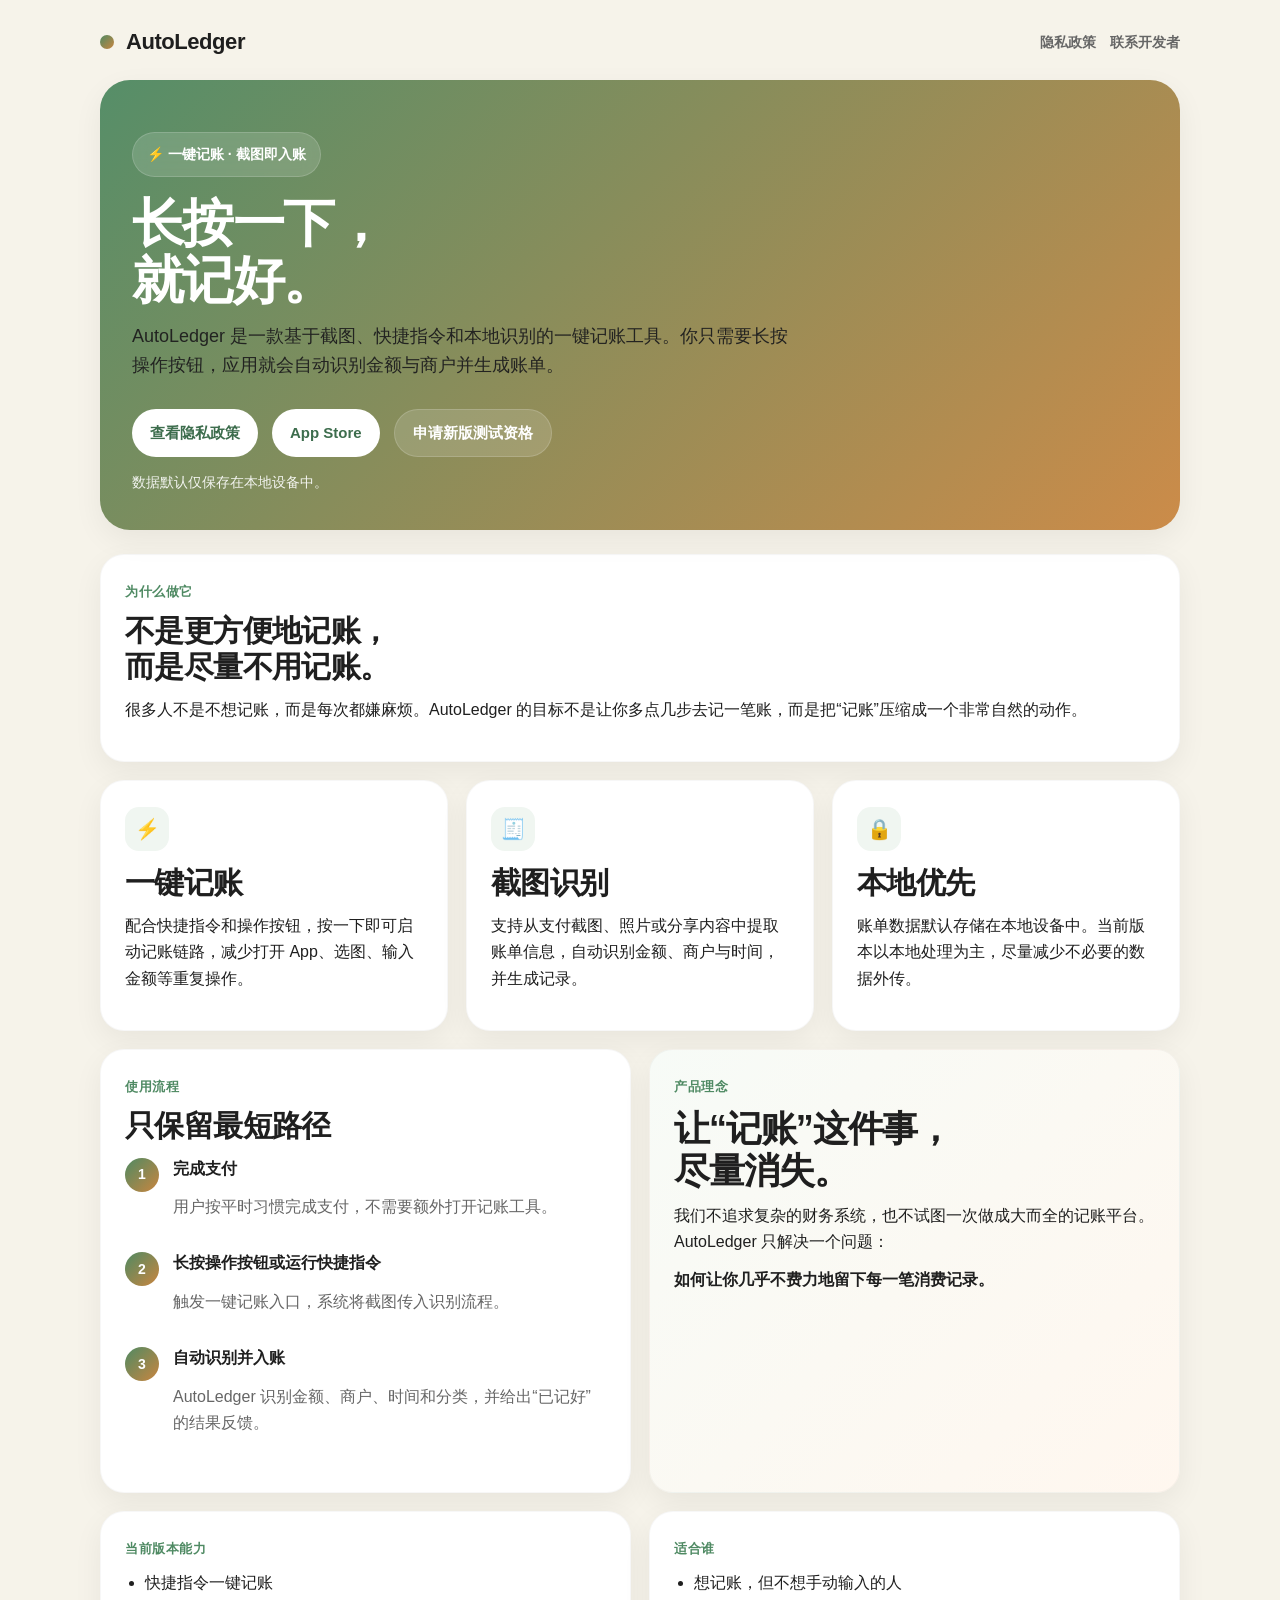
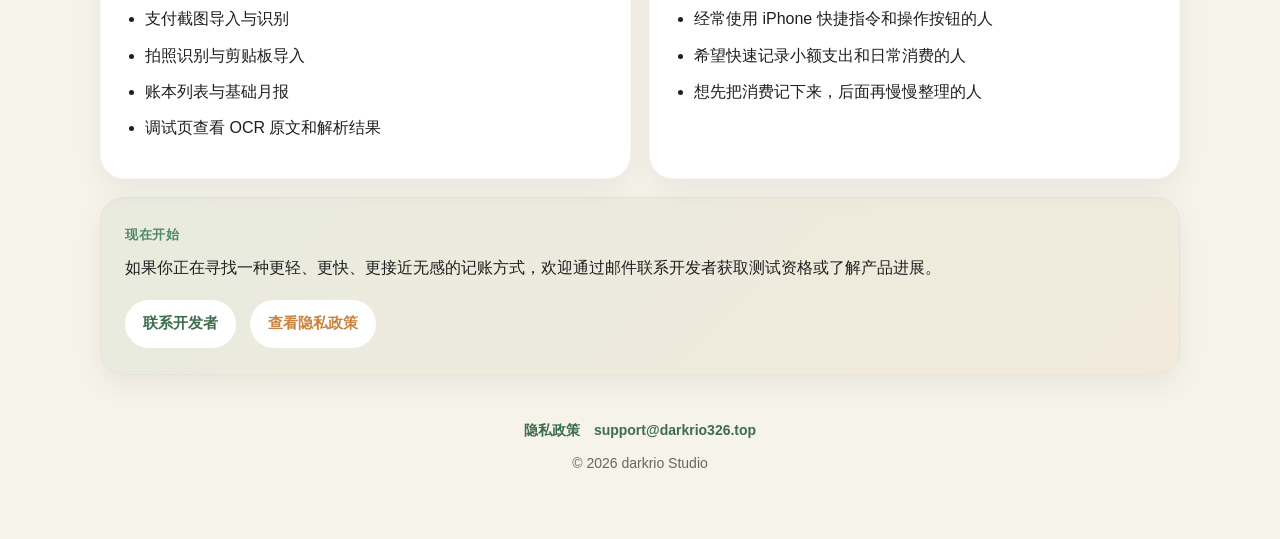
==== public/autoledger/index.html @ 5de65849 "feat(autoledger): 更新 hero 按钮样式与文案，调整 hero-note 描述" ====
<!DOCTYPE html>
<html lang="zh-CN">
<head>
  <meta charset="UTF-8" />
  <meta name="viewport" content="width=device-width, initial-scale=1.0" />
  <title>AutoLedger - 一键记账</title>
  <meta
    name="description"
    content="AutoLedger 是一款基于截图与快捷指令的一键记账工具。按一下，就记好。"
  />
  <meta name="theme-color" content="#4f8a63" />
  <style>
    :root {
      --bg: #f6f3ea;
      --card: #ffffff;
      --text: #1f1f1f;
      --subtext: #666666;
      --line: #e8e2d8;
      --primary: #4f8a63;
      --primary-dark: #3d6d4d;
      --accent: #c9853f;
      --shadow: 0 10px 30px rgba(0, 0, 0, 0.06);
      --radius: 20px;
      --max-width: 1080px;
    }

    * {
      box-sizing: border-box;
    }

    html, body {
      margin: 0;
      padding: 0;
      background: var(--bg);
      color: var(--text);
      font-family: -apple-system, BlinkMacSystemFont, "SF Pro Text", "SF Pro Display",
        "PingFang SC", "Hiragino Sans GB", "Microsoft YaHei", sans-serif;
      line-height: 1.65;
    }

    a {
      color: inherit;
      text-decoration: none;
    }

    .wrap {
      width: 100%;
      padding: 24px 18px 64px;
    }

    .container {
      max-width: var(--max-width);
      margin: 0 auto;
    }

    .nav {
      display: flex;
      justify-content: space-between;
      align-items: center;
      gap: 16px;
      margin-bottom: 20px;
    }

    .brand {
      display: flex;
      align-items: center;
      gap: 12px;
      font-weight: 800;
      font-size: 22px;
      letter-spacing: -0.02em;
    }

    .brand-mark {
      width: 14px;
      height: 14px;
      border-radius: 999px;
      background: linear-gradient(135deg, var(--primary), var(--accent));
      display: inline-block;
    }

    .nav-links {
      display: flex;
      align-items: center;
      gap: 14px;
      flex-wrap: wrap;
    }

    .nav-links a {
      color: var(--subtext);
      font-size: 14px;
      font-weight: 600;
    }

    .hero {
      background: linear-gradient(135deg, rgba(79, 138, 99, 0.96), rgba(201, 133, 63, 0.94));
      color: #fff;
      border-radius: 30px;
      padding: 52px 32px 36px;
      box-shadow: var(--shadow);
      overflow: hidden;
      position: relative;
    }

    .hero-inner {
      max-width: 720px;
      position: relative;
      z-index: 2;
    }

    .badge {
      display: inline-flex;
      align-items: center;
      gap: 8px;
      padding: 10px 14px;
      border-radius: 999px;
      background: rgba(255, 255, 255, 0.14);
      border: 1px solid rgba(255, 255, 255, 0.16);
      font-size: 14px;
      font-weight: 700;
      margin-bottom: 18px;
      backdrop-filter: blur(8px);
    }

    h1 {
      margin: 0 0 14px;
      font-size: 52px;
      line-height: 1.08;
      letter-spacing: -0.03em;
    }

    .hero-desc {
      margin: 0;
      font-size: 18px;
      opacity: 0.96;
      max-width: 660px;
    }

    .hero-actions {
      display: flex;
      flex-wrap: wrap;
      gap: 14px;
      margin-top: 28px;
    }

    .btn {
      display: inline-flex;
      align-items: center;
      justify-content: center;
      min-height: 48px;
      padding: 0 18px;
      border-radius: 999px;
      font-weight: 700;
      font-size: 15px;
      transition: transform .15s ease, opacity .15s ease;
    }

    .btn:hover {
      transform: translateY(-1px);
      opacity: 0.96;
    }

    .btn-primary {
      background: #fff;
      color: var(--primary-dark);
    }

    .btn-secondary {
      background: rgba(255,255,255,0.14);
      color: #fff;
      border: 1px solid rgba(255,255,255,0.16);
    }

    .hero-note {
      margin-top: 14px;
      font-size: 14px;
      opacity: 0.9;
    }

    .section {
      margin-top: 24px;
    }

    .grid {
      display: grid;
      grid-template-columns: repeat(12, 1fr);
      gap: 18px;
    }

    .card {
      background: var(--card);
      border-radius: 24px;
      box-shadow: var(--shadow);
      border: 1px solid rgba(0, 0, 0, 0.03);
      overflow: hidden;
    }

    .card-body {
      padding: 26px 24px;
    }

    .eyebrow {
      font-size: 13px;
      font-weight: 800;
      letter-spacing: 0.04em;
      text-transform: uppercase;
      color: var(--primary);
      margin-bottom: 10px;
    }

    h2 {
      margin: 0 0 12px;
      font-size: 30px;
      line-height: 1.2;
      letter-spacing: -0.02em;
    }

    p {
      margin: 0 0 12px;
      font-size: 16px;
      color: var(--text);
    }

    .muted {
      color: var(--subtext);
    }

    .hero-card {
      grid-column: span 12;
    }

    .feature {
      grid-column: span 4;
    }

    .feature-icon {
      width: 44px;
      height: 44px;
      border-radius: 14px;
      background: #f0f6f1;
      color: var(--primary);
      display: inline-flex;
      align-items: center;
      justify-content: center;
      font-size: 20px;
      margin-bottom: 14px;
    }

    .flow {
      grid-column: span 6;
    }

    .flow-step {
      display: flex;
      gap: 14px;
      margin-bottom: 18px;
      align-items: flex-start;
    }

    .flow-num {
      width: 34px;
      height: 34px;
      border-radius: 999px;
      flex: 0 0 34px;
      background: linear-gradient(135deg, var(--primary), var(--accent));
      color: #fff;
      display: inline-flex;
      align-items: center;
      justify-content: center;
      font-weight: 800;
      font-size: 14px;
      margin-top: 2px;
    }

    .quote {
      grid-column: span 6;
      background: linear-gradient(135deg, #f7fbf7, #fff7ef);
    }

    .quote-big {
      font-size: 36px;
      line-height: 1.18;
      letter-spacing: -0.03em;
      font-weight: 800;
      margin: 0 0 10px;
    }

    .list {
      margin: 0;
      padding-left: 20px;
    }

    .list li {
      margin-bottom: 10px;
      color: var(--text);
    }

    .cta {
      grid-column: span 12;
      background: linear-gradient(135deg, rgba(79, 138, 99, 0.08), rgba(201, 133, 63, 0.08));
    }

    .footer {
      margin-top: 24px;
      padding: 20px 8px 0;
      text-align: center;
      color: var(--subtext);
      font-size: 14px;
    }

    .footer-links {
      display: flex;
      flex-wrap: wrap;
      justify-content: center;
      gap: 14px;
      margin-bottom: 10px;
    }

    .footer-links a {
      color: var(--primary-dark);
      font-weight: 600;
    }

    @media (max-width: 900px) {
      h1 {
        font-size: 42px;
      }

      .feature,
      .flow,
      .quote {
        grid-column: span 12;
      }
    }

    @media (max-width: 640px) {
      .wrap {
        padding: 16px 14px 40px;
      }

      .nav {
        align-items: flex-start;
        flex-direction: column;
      }

      .hero {
        padding: 34px 20px 26px;
        border-radius: 24px;
      }

      h1 {
        font-size: 34px;
      }

      .hero-desc,
      p,
      .list li {
        font-size: 15px;
      }

      h2 {
        font-size: 25px;
      }

      .quote-big {
        font-size: 28px;
      }

      .card-body {
        padding: 22px 18px;
      }
    }
  </style>
</head>
<body>
  <main class="wrap">
    <div class="container">
      <header class="nav">
        <div class="brand">
          <span class="brand-mark"></span>
          <span>AutoLedger</span>
        </div>
        <nav class="nav-links">
          <a href="/autoledger/privacy/">隐私政策</a>
          <a href="mailto:support@darkrio326.top">联系开发者</a>
        </nav>
      </header>

      <section class="hero">
        <div class="hero-inner">
          <div class="badge">⚡ 一键记账 · 截图即入账</div>
          <h1>长按一下，<br>就记好。</h1>
          <p class="hero-desc">
            AutoLedger 是一款基于截图、快捷指令和本地识别的一键记账工具。你只需要长按操作按钮，应用就会自动识别金额与商户并生成账单。
          </p>
          <div class="hero-actions">
            <a class="btn btn-primary" href="/autoledger/privacy/">查看隐私政策</a>
            <a class="btn btn-primary" href="#" target="_blank" rel="noopener noreferrer">App Store</a>
            <a class="btn btn-secondary" href="https://testflight.apple.com/join/T3Wu6ngk" target="_blank" rel="noopener noreferrer">申请新版测试资格</a>
          </div>
          <div class="hero-note">
            数据默认仅保存在本地设备中。
          </div>
        </div>
      </section>

      <section class="section grid">
        <article class="card hero-card">
          <div class="card-body">
            <div class="eyebrow">为什么做它</div>
            <h2>不是更方便地记账，<br>而是尽量不用记账。</h2>
            <p>
              很多人不是不想记账，而是每次都嫌麻烦。AutoLedger 的目标不是让你多点几步去记一笔账，而是把“记账”压缩成一个非常自然的动作。
            </p>
          </div>
        </article>

        <article class="card feature">
          <div class="card-body">
            <div class="feature-icon">⚡</div>
            <h2>一键记账</h2>
            <p>
              配合快捷指令和操作按钮，按一下即可启动记账链路，减少打开 App、选图、输入金额等重复操作。
            </p>
          </div>
        </article>

        <article class="card feature">
          <div class="card-body">
            <div class="feature-icon">🧾</div>
            <h2>截图识别</h2>
            <p>
              支持从支付截图、照片或分享内容中提取账单信息，自动识别金额、商户与时间，并生成记录。
            </p>
          </div>
        </article>

        <article class="card feature">
          <div class="card-body">
            <div class="feature-icon">🔒</div>
            <h2>本地优先</h2>
            <p>
              账单数据默认存储在本地设备中。当前版本以本地处理为主，尽量减少不必要的数据外传。
            </p>
          </div>
        </article>

        <article class="card flow">
          <div class="card-body">
            <div class="eyebrow">使用流程</div>
            <h2>只保留最短路径</h2>

            <div class="flow-step">
              <div class="flow-num">1</div>
              <div>
                <p><strong>完成支付</strong></p>
                <p class="muted">用户按平时习惯完成支付，不需要额外打开记账工具。</p>
              </div>
            </div>

            <div class="flow-step">
              <div class="flow-num">2</div>
              <div>
                <p><strong>长按操作按钮或运行快捷指令</strong></p>
                <p class="muted">触发一键记账入口，系统将截图传入识别流程。</p>
              </div>
            </div>

            <div class="flow-step">
              <div class="flow-num">3</div>
              <div>
                <p><strong>自动识别并入账</strong></p>
                <p class="muted">AutoLedger 识别金额、商户、时间和分类，并给出“已记好”的结果反馈。</p>
              </div>
            </div>
          </div>
        </article>

        <article class="card quote">
          <div class="card-body">
            <div class="eyebrow">产品理念</div>
            <p class="quote-big">让“记账”这件事，<br>尽量消失。</p>
            <p>
              我们不追求复杂的财务系统，也不试图一次做成大而全的记账平台。AutoLedger 只解决一个问题：
            </p>
            <p><strong>如何让你几乎不费力地留下每一笔消费记录。</strong></p>
          </div>
        </article>

        <article class="card feature" style="grid-column: span 6;">
          <div class="card-body">
            <div class="eyebrow">当前版本能力</div>
            <ul class="list">
              <li>快捷指令一键记账</li>
              <li>支付截图导入与识别</li>
              <li>拍照识别与剪贴板导入</li>
              <li>账本列表与基础月报</li>
              <li>调试页查看 OCR 原文和解析结果</li>
            </ul>
          </div>
        </article>

        <article class="card feature" style="grid-column: span 6;">
          <div class="card-body">
            <div class="eyebrow">适合谁</div>
            <ul class="list">
              <li>想记账，但不想手动输入的人</li>
              <li>经常使用 iPhone 快捷指令和操作按钮的人</li>
              <li>希望快速记录小额支出和日常消费的人</li>
              <li>想先把消费记下来，后面再慢慢整理的人</li>
            </ul>
          </div>
        </article>

        <article class="card cta">
          <div class="card-body">
            <div class="eyebrow">现在开始</div>
            <p>
              如果你正在寻找一种更轻、更快、更接近无感的记账方式，欢迎通过邮件联系开发者获取测试资格或了解产品进展。
            </p>
            <div class="hero-actions" style="margin-top: 18px;">
              <a class="btn btn-primary" href="mailto:support@darkrio326.top">联系开发者</a>
              <a class="btn" style="background:#fff; color:var(--accent);" href="/autoledger/privacy/">查看隐私政策</a>
            </div>
          </div>
        </article>
      </section>

      <footer class="footer">
        <div class="footer-links">
          <a href="/autoledger/privacy/">隐私政策</a>
          <a href="mailto:support@darkrio326.top">support@darkrio326.top</a>
        </div>
        <div>© 2026 darkrio Studio</div>
      </footer>
    </div>
  </main>
</body>
</html>
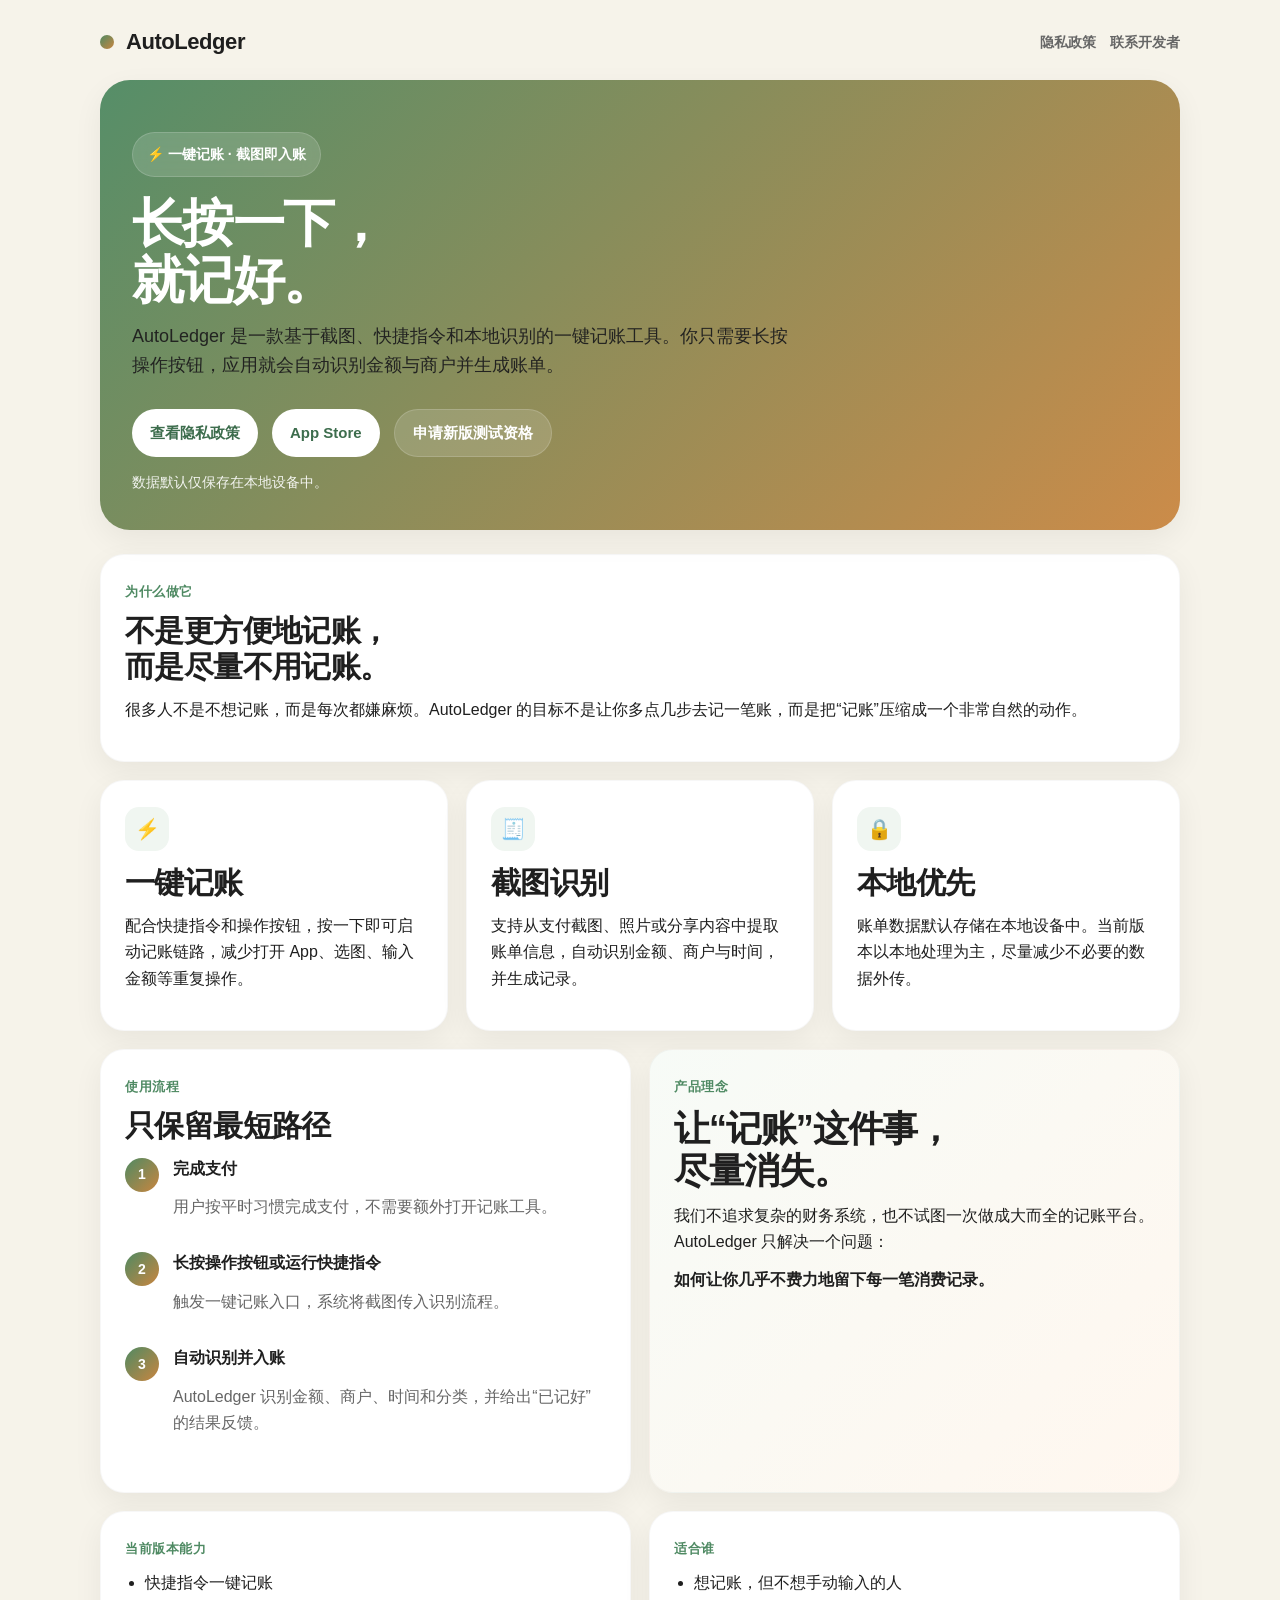
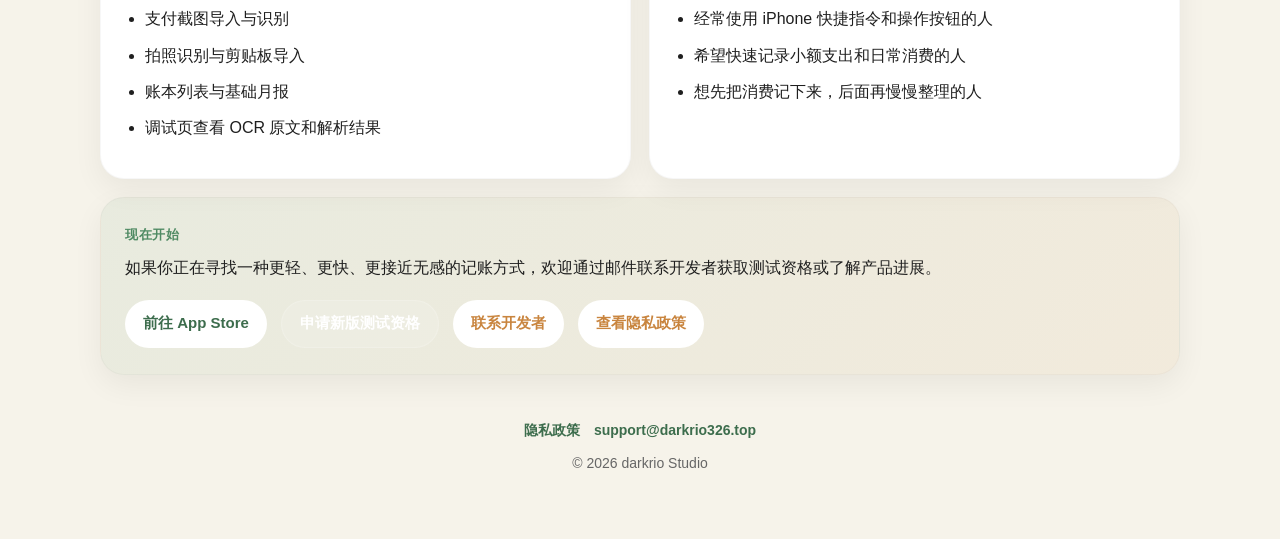
==== commit 75eaeed6: "feat: refresh app home links" ====
--- a/public/autoledger/index.html
+++ b/public/autoledger/index.html
@@ -394,7 +394,7 @@
           </p>
           <div class="hero-actions">
             <a class="btn btn-primary" href="/autoledger/privacy/">查看隐私政策</a>
-            <a class="btn btn-primary" href="#" target="_blank" rel="noopener noreferrer">App Store</a>
+            <a class="btn btn-primary" href="https://apps.apple.com/us/app/autoledger-%E4%B8%80%E9%94%AE%E8%AE%B0%E8%B4%A6/id6761892533?l=zh-Hans-CN" target="_blank" rel="noopener noreferrer">App Store</a>
             <a class="btn btn-secondary" href="https://testflight.apple.com/join/T3Wu6ngk" target="_blank" rel="noopener noreferrer">申请新版测试资格</a>
           </div>
           <div class="hero-note">
@@ -518,7 +518,9 @@
               如果你正在寻找一种更轻、更快、更接近无感的记账方式，欢迎通过邮件联系开发者获取测试资格或了解产品进展。
             </p>
             <div class="hero-actions" style="margin-top: 18px;">
-              <a class="btn btn-primary" href="mailto:support@darkrio326.top">联系开发者</a>
+              <a class="btn btn-primary" href="https://apps.apple.com/us/app/autoledger-%E4%B8%80%E9%94%AE%E8%AE%B0%E8%B4%A6/id6761892533?l=zh-Hans-CN" target="_blank" rel="noopener noreferrer">前往 App Store</a>
+              <a class="btn btn-secondary" href="https://testflight.apple.com/join/T3Wu6ngk" target="_blank" rel="noopener noreferrer">申请新版测试资格</a>
+              <a class="btn" style="background:#fff; color:var(--accent);" href="mailto:support@darkrio326.top">联系开发者</a>
               <a class="btn" style="background:#fff; color:var(--accent);" href="/autoledger/privacy/">查看隐私政策</a>
             </div>
           </div>
@@ -535,4 +537,4 @@
     </div>
   </main>
 </body>
-</html>+</html>
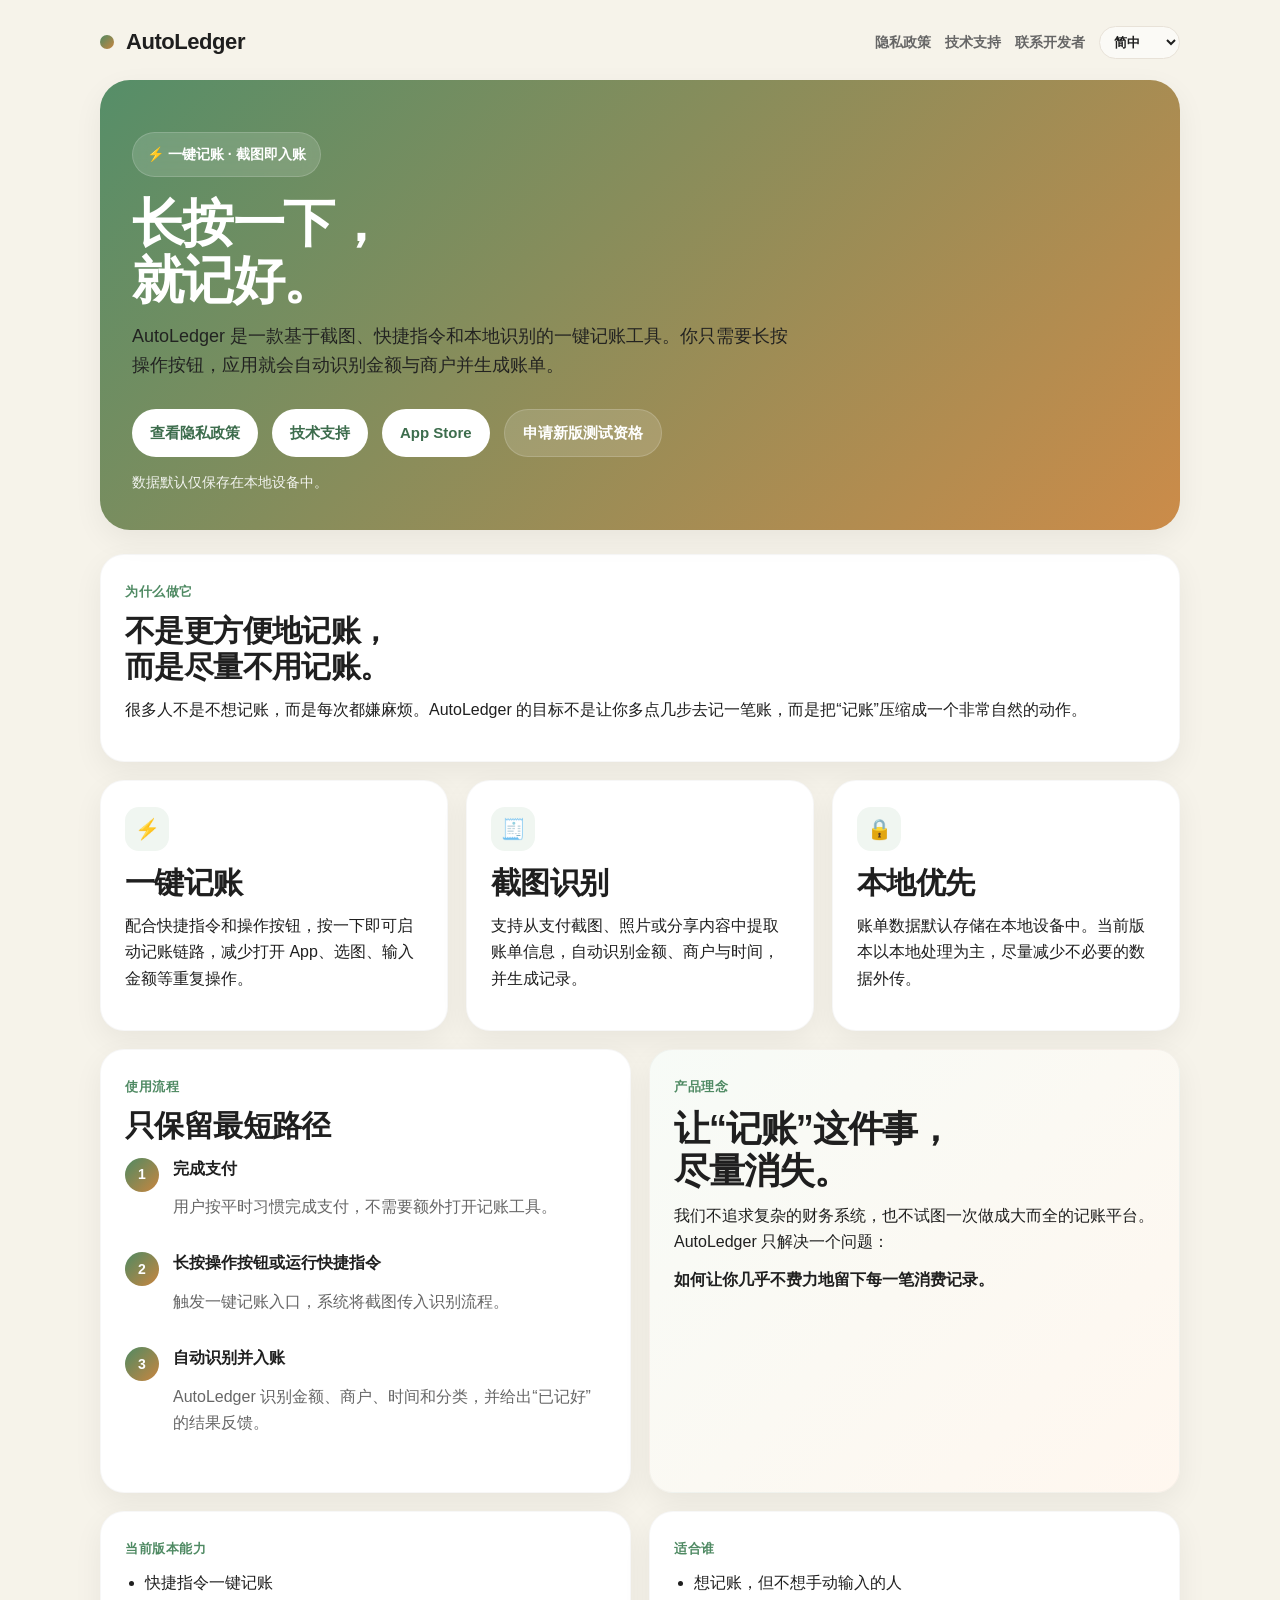
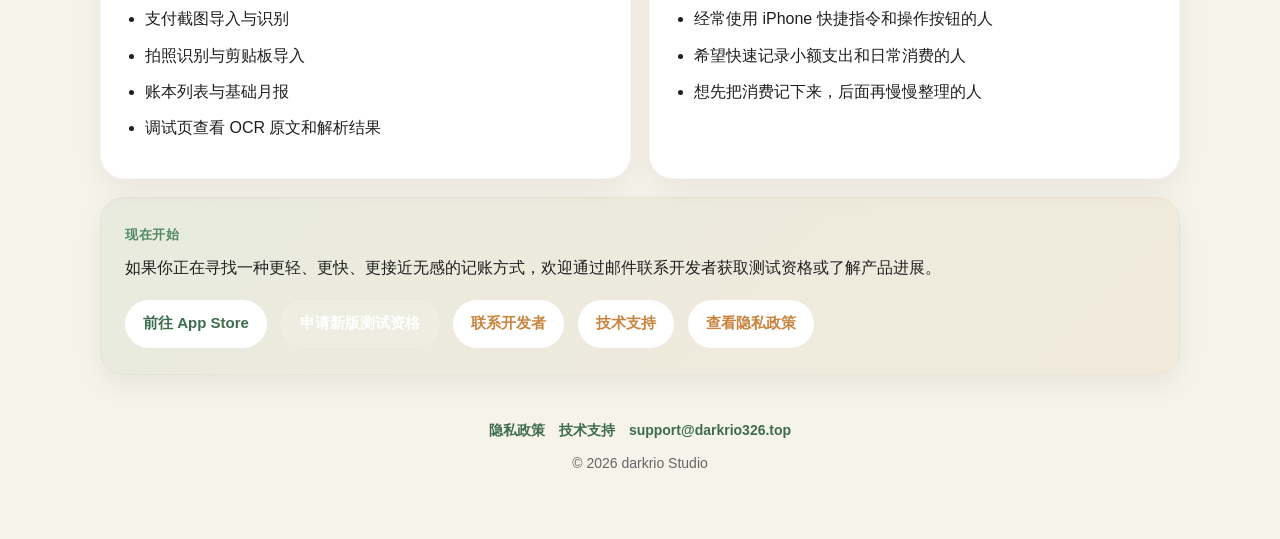
==== commit eea85650: "feat: add AutoLedger support link and i18n" ====
--- a/public/autoledger/index.html
+++ b/public/autoledger/index.html
@@ -1,5 +1,5 @@
 <!DOCTYPE html>
-<html lang="zh-CN">
+<html lang="zh-Hans">
 <head>
   <meta charset="UTF-8" />
   <meta name="viewport" content="width=device-width, initial-scale=1.0" />
@@ -8,6 +8,8 @@
     name="description"
     content="AutoLedger 是一款基于截图与快捷指令的一键记账工具。按一下，就记好。"
   />
+  <link rel="canonical" href="https://getautoledger.app/" />
+  <meta property="og:url" content="https://getautoledger.app/" />
   <meta name="theme-color" content="#4f8a63" />
   <style>
     :root {
@@ -91,6 +93,17 @@
       font-weight: 600;
     }
 
+    .locale-switch {
+      border: 1px solid var(--line);
+      border-radius: 999px;
+      background: rgba(255, 255, 255, 0.58);
+      color: var(--text);
+      padding: 7px 10px;
+      font: inherit;
+      font-size: 13px;
+      font-weight: 700;
+    }
+
     .hero {
       background: linear-gradient(135deg, rgba(79, 138, 99, 0.96), rgba(201, 133, 63, 0.94));
       color: #fff;
@@ -380,24 +393,32 @@
           <span>AutoLedger</span>
         </div>
         <nav class="nav-links">
-          <a href="/autoledger/privacy/">隐私政策</a>
-          <a href="mailto:support@darkrio326.top">联系开发者</a>
+          <a href="/privacy/" data-i18n="nav.privacy">隐私政策</a>
+          <a href="/support" data-i18n="nav.support">技术支持</a>
+          <a href="mailto:support@darkrio326.top" data-i18n="nav.contact">联系开发者</a>
+          <select class="locale-switch" data-locale-select aria-label="Language">
+            <option value="zh-Hans">简中</option>
+            <option value="zh-Hant">繁中</option>
+            <option value="en">EN</option>
+            <option value="ja">日本語</option>
+          </select>
         </nav>
       </header>
 
       <section class="hero">
         <div class="hero-inner">
-          <div class="badge">⚡ 一键记账 · 截图即入账</div>
-          <h1>长按一下，<br>就记好。</h1>
-          <p class="hero-desc">
+          <div class="badge" data-i18n="home.badge">⚡ 一键记账 · 截图即入账</div>
+          <h1 data-i18n-html="home.heroTitle">长按一下，<br>就记好。</h1>
+          <p class="hero-desc" data-i18n="home.heroDesc">
             AutoLedger 是一款基于截图、快捷指令和本地识别的一键记账工具。你只需要长按操作按钮，应用就会自动识别金额与商户并生成账单。
           </p>
           <div class="hero-actions">
-            <a class="btn btn-primary" href="/autoledger/privacy/">查看隐私政策</a>
-            <a class="btn btn-primary" href="https://apps.apple.com/us/app/autoledger-%E4%B8%80%E9%94%AE%E8%AE%B0%E8%B4%A6/id6761892533?l=zh-Hans-CN" target="_blank" rel="noopener noreferrer">App Store</a>
-            <a class="btn btn-secondary" href="https://testflight.apple.com/join/T3Wu6ngk" target="_blank" rel="noopener noreferrer">申请新版测试资格</a>
-          </div>
-          <div class="hero-note">
+            <a class="btn btn-primary" href="/privacy/" data-i18n="action.privacy">查看隐私政策</a>
+            <a class="btn btn-primary" href="/support" data-i18n="action.support">技术支持</a>
+            <a class="btn btn-primary" href="https://apps.apple.com/us/app/autoledger-%E4%B8%80%E9%94%AE%E8%AE%B0%E8%B4%A6/id6761892533?l=zh-Hans-CN" target="_blank" rel="noopener noreferrer" data-i18n="action.appStore">App Store</a>
+            <a class="btn btn-secondary" href="https://testflight.apple.com/join/T3Wu6ngk" target="_blank" rel="noopener noreferrer" data-i18n="action.testFlight">申请新版测试资格</a>
+          </div>
+          <div class="hero-note" data-i18n="home.heroNote">
             数据默认仅保存在本地设备中。
           </div>
         </div>
@@ -406,9 +427,9 @@
       <section class="section grid">
         <article class="card hero-card">
           <div class="card-body">
-            <div class="eyebrow">为什么做它</div>
-            <h2>不是更方便地记账，<br>而是尽量不用记账。</h2>
-            <p>
+            <div class="eyebrow" data-i18n="home.whyEyebrow">为什么做它</div>
+            <h2 data-i18n-html="home.whyTitle">不是更方便地记账，<br>而是尽量不用记账。</h2>
+            <p data-i18n="home.whyBody">
               很多人不是不想记账，而是每次都嫌麻烦。AutoLedger 的目标不是让你多点几步去记一笔账，而是把“记账”压缩成一个非常自然的动作。
             </p>
           </div>
@@ -417,8 +438,8 @@
         <article class="card feature">
           <div class="card-body">
             <div class="feature-icon">⚡</div>
-            <h2>一键记账</h2>
-            <p>
+            <h2 data-i18n="home.quickTitle">一键记账</h2>
+            <p data-i18n="home.quickBody">
               配合快捷指令和操作按钮，按一下即可启动记账链路，减少打开 App、选图、输入金额等重复操作。
             </p>
           </div>
@@ -427,8 +448,8 @@
         <article class="card feature">
           <div class="card-body">
             <div class="feature-icon">🧾</div>
-            <h2>截图识别</h2>
-            <p>
+            <h2 data-i18n="home.ocrTitle">截图识别</h2>
+            <p data-i18n="home.ocrBody">
               支持从支付截图、照片或分享内容中提取账单信息，自动识别金额、商户与时间，并生成记录。
             </p>
           </div>
@@ -437,8 +458,8 @@
         <article class="card feature">
           <div class="card-body">
             <div class="feature-icon">🔒</div>
-            <h2>本地优先</h2>
-            <p>
+            <h2 data-i18n="home.localTitle">本地优先</h2>
+            <p data-i18n="home.localBody">
               账单数据默认存储在本地设备中。当前版本以本地处理为主，尽量减少不必要的数据外传。
             </p>
           </div>
@@ -446,30 +467,30 @@
 
         <article class="card flow">
           <div class="card-body">
-            <div class="eyebrow">使用流程</div>
-            <h2>只保留最短路径</h2>
+            <div class="eyebrow" data-i18n="home.flowEyebrow">使用流程</div>
+            <h2 data-i18n="home.flowTitle">只保留最短路径</h2>
 
             <div class="flow-step">
               <div class="flow-num">1</div>
               <div>
-                <p><strong>完成支付</strong></p>
-                <p class="muted">用户按平时习惯完成支付，不需要额外打开记账工具。</p>
+                <p><strong data-i18n="home.step1Title">完成支付</strong></p>
+                <p class="muted" data-i18n="home.step1Body">用户按平时习惯完成支付，不需要额外打开记账工具。</p>
               </div>
             </div>
 
             <div class="flow-step">
               <div class="flow-num">2</div>
               <div>
-                <p><strong>长按操作按钮或运行快捷指令</strong></p>
-                <p class="muted">触发一键记账入口，系统将截图传入识别流程。</p>
+                <p><strong data-i18n="home.step2Title">长按操作按钮或运行快捷指令</strong></p>
+                <p class="muted" data-i18n="home.step2Body">触发一键记账入口，系统将截图传入识别流程。</p>
               </div>
             </div>
 
             <div class="flow-step">
               <div class="flow-num">3</div>
               <div>
-                <p><strong>自动识别并入账</strong></p>
-                <p class="muted">AutoLedger 识别金额、商户、时间和分类，并给出“已记好”的结果反馈。</p>
+                <p><strong data-i18n="home.step3Title">自动识别并入账</strong></p>
+                <p class="muted" data-i18n="home.step3Body">AutoLedger 识别金额、商户、时间和分类，并给出“已记好”的结果反馈。</p>
               </div>
             </div>
           </div>
@@ -477,51 +498,52 @@
 
         <article class="card quote">
           <div class="card-body">
-            <div class="eyebrow">产品理念</div>
-            <p class="quote-big">让“记账”这件事，<br>尽量消失。</p>
-            <p>
+            <div class="eyebrow" data-i18n="home.philosophyEyebrow">产品理念</div>
+            <p class="quote-big" data-i18n-html="home.quote">让“记账”这件事，<br>尽量消失。</p>
+            <p data-i18n="home.philosophyBody">
               我们不追求复杂的财务系统，也不试图一次做成大而全的记账平台。AutoLedger 只解决一个问题：
             </p>
-            <p><strong>如何让你几乎不费力地留下每一笔消费记录。</strong></p>
+            <p><strong data-i18n="home.philosophyStrong">如何让你几乎不费力地留下每一笔消费记录。</strong></p>
           </div>
         </article>
 
         <article class="card feature" style="grid-column: span 6;">
           <div class="card-body">
-            <div class="eyebrow">当前版本能力</div>
+            <div class="eyebrow" data-i18n="home.capabilitiesEyebrow">当前版本能力</div>
             <ul class="list">
-              <li>快捷指令一键记账</li>
-              <li>支付截图导入与识别</li>
-              <li>拍照识别与剪贴板导入</li>
-              <li>账本列表与基础月报</li>
-              <li>调试页查看 OCR 原文和解析结果</li>
+              <li data-i18n="home.capability1">快捷指令一键记账</li>
+              <li data-i18n="home.capability2">支付截图导入与识别</li>
+              <li data-i18n="home.capability3">拍照识别与剪贴板导入</li>
+              <li data-i18n="home.capability4">账本列表与基础月报</li>
+              <li data-i18n="home.capability5">调试页查看 OCR 原文和解析结果</li>
             </ul>
           </div>
         </article>
 
         <article class="card feature" style="grid-column: span 6;">
           <div class="card-body">
-            <div class="eyebrow">适合谁</div>
+            <div class="eyebrow" data-i18n="home.audienceEyebrow">适合谁</div>
             <ul class="list">
-              <li>想记账，但不想手动输入的人</li>
-              <li>经常使用 iPhone 快捷指令和操作按钮的人</li>
-              <li>希望快速记录小额支出和日常消费的人</li>
-              <li>想先把消费记下来，后面再慢慢整理的人</li>
+              <li data-i18n="home.audience1">想记账，但不想手动输入的人</li>
+              <li data-i18n="home.audience2">经常使用 iPhone 快捷指令和操作按钮的人</li>
+              <li data-i18n="home.audience3">希望快速记录小额支出和日常消费的人</li>
+              <li data-i18n="home.audience4">想先把消费记下来，后面再慢慢整理的人</li>
             </ul>
           </div>
         </article>
 
         <article class="card cta">
           <div class="card-body">
-            <div class="eyebrow">现在开始</div>
-            <p>
+            <div class="eyebrow" data-i18n="home.ctaEyebrow">现在开始</div>
+            <p data-i18n="home.ctaBody">
               如果你正在寻找一种更轻、更快、更接近无感的记账方式，欢迎通过邮件联系开发者获取测试资格或了解产品进展。
             </p>
             <div class="hero-actions" style="margin-top: 18px;">
-              <a class="btn btn-primary" href="https://apps.apple.com/us/app/autoledger-%E4%B8%80%E9%94%AE%E8%AE%B0%E8%B4%A6/id6761892533?l=zh-Hans-CN" target="_blank" rel="noopener noreferrer">前往 App Store</a>
-              <a class="btn btn-secondary" href="https://testflight.apple.com/join/T3Wu6ngk" target="_blank" rel="noopener noreferrer">申请新版测试资格</a>
-              <a class="btn" style="background:#fff; color:var(--accent);" href="mailto:support@darkrio326.top">联系开发者</a>
-              <a class="btn" style="background:#fff; color:var(--accent);" href="/autoledger/privacy/">查看隐私政策</a>
+              <a class="btn btn-primary" href="https://apps.apple.com/us/app/autoledger-%E4%B8%80%E9%94%AE%E8%AE%B0%E8%B4%A6/id6761892533?l=zh-Hans-CN" target="_blank" rel="noopener noreferrer" data-i18n="action.goAppStore">前往 App Store</a>
+              <a class="btn btn-secondary" href="https://testflight.apple.com/join/T3Wu6ngk" target="_blank" rel="noopener noreferrer" data-i18n="action.testFlight">申请新版测试资格</a>
+              <a class="btn" style="background:#fff; color:var(--accent);" href="mailto:support@darkrio326.top" data-i18n="nav.contact">联系开发者</a>
+              <a class="btn" style="background:#fff; color:var(--accent);" href="/support" data-i18n="action.support">技术支持</a>
+              <a class="btn" style="background:#fff; color:var(--accent);" href="/privacy/" data-i18n="action.privacy">查看隐私政策</a>
             </div>
           </div>
         </article>
@@ -529,12 +551,15 @@
 
       <footer class="footer">
         <div class="footer-links">
-          <a href="/autoledger/privacy/">隐私政策</a>
+          <a href="/privacy/" data-i18n="nav.privacy">隐私政策</a>
+          <a href="/support" data-i18n="nav.support">技术支持</a>
           <a href="mailto:support@darkrio326.top">support@darkrio326.top</a>
         </div>
         <div>© 2026 darkrio Studio</div>
       </footer>
     </div>
   </main>
+  <script src="/i18n.js"></script>
+  <script>window.AutoLedgerI18n.init("home")</script>
 </body>
 </html>
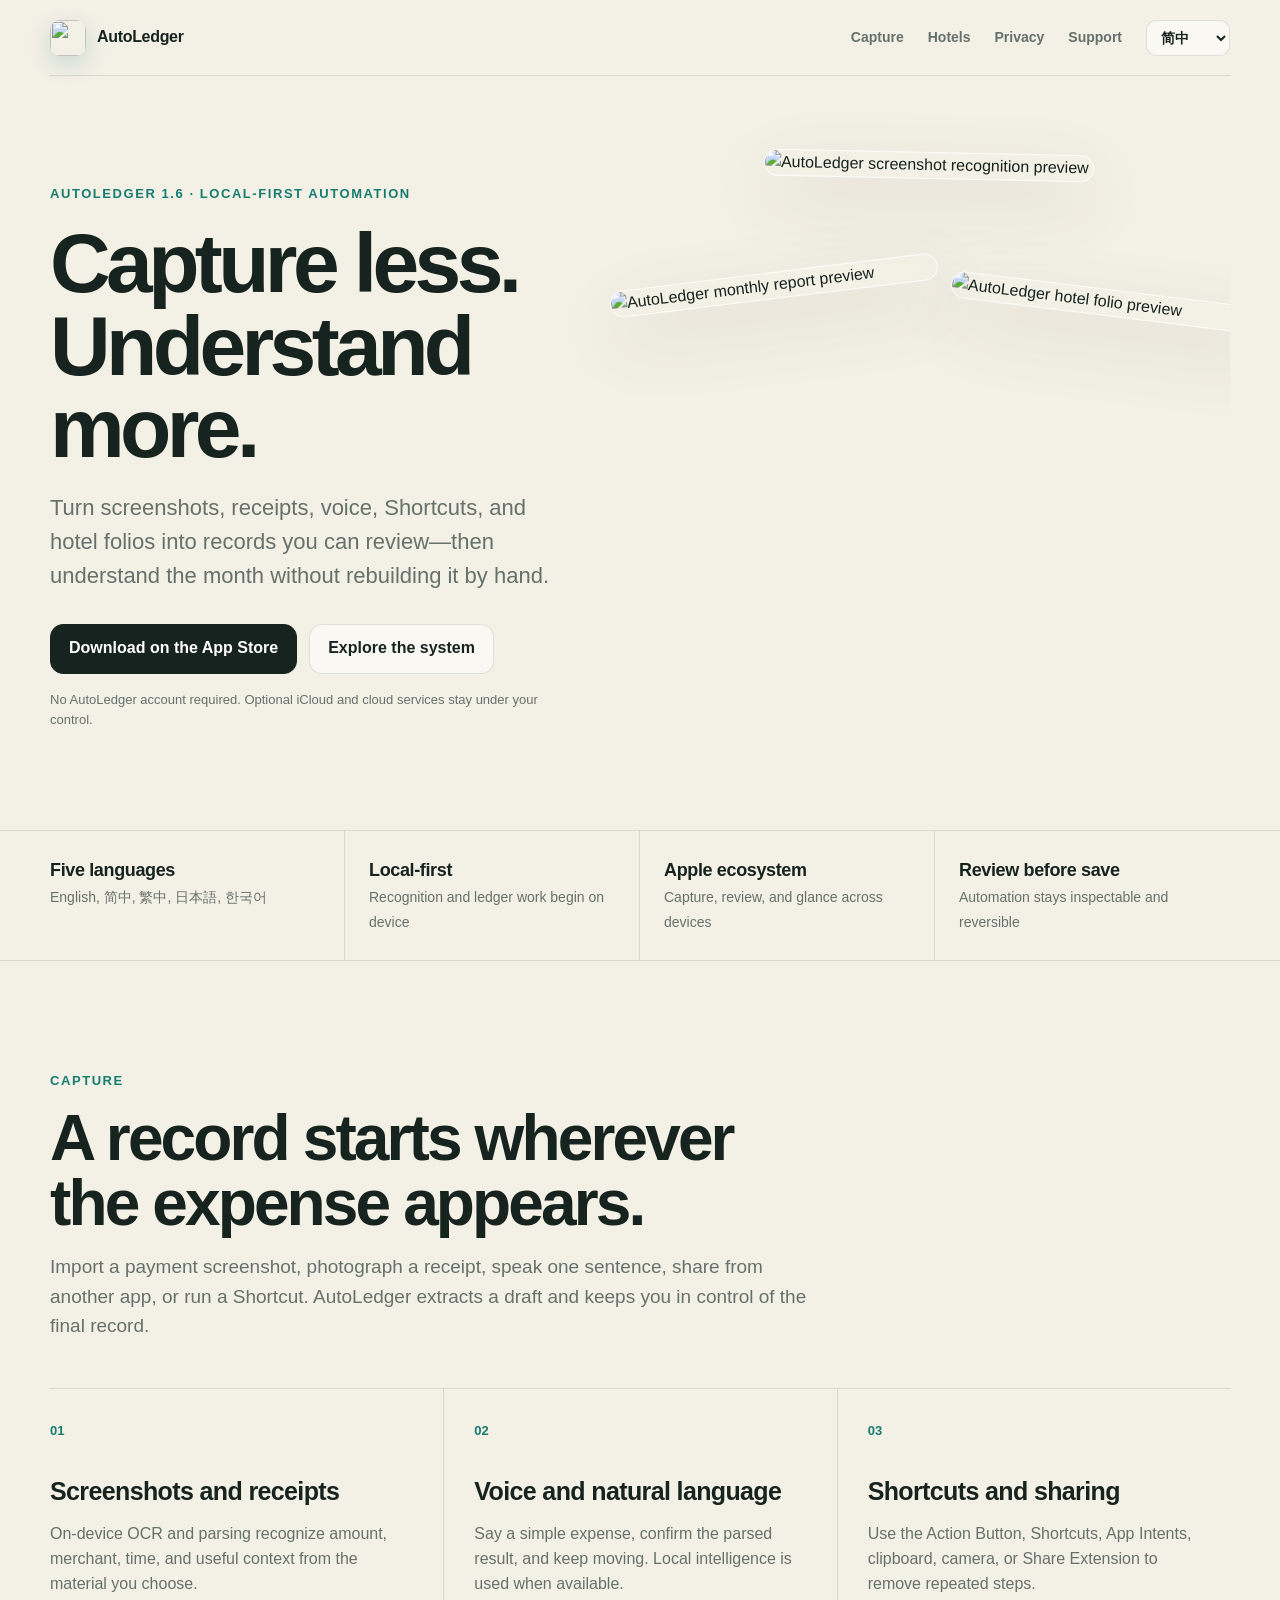
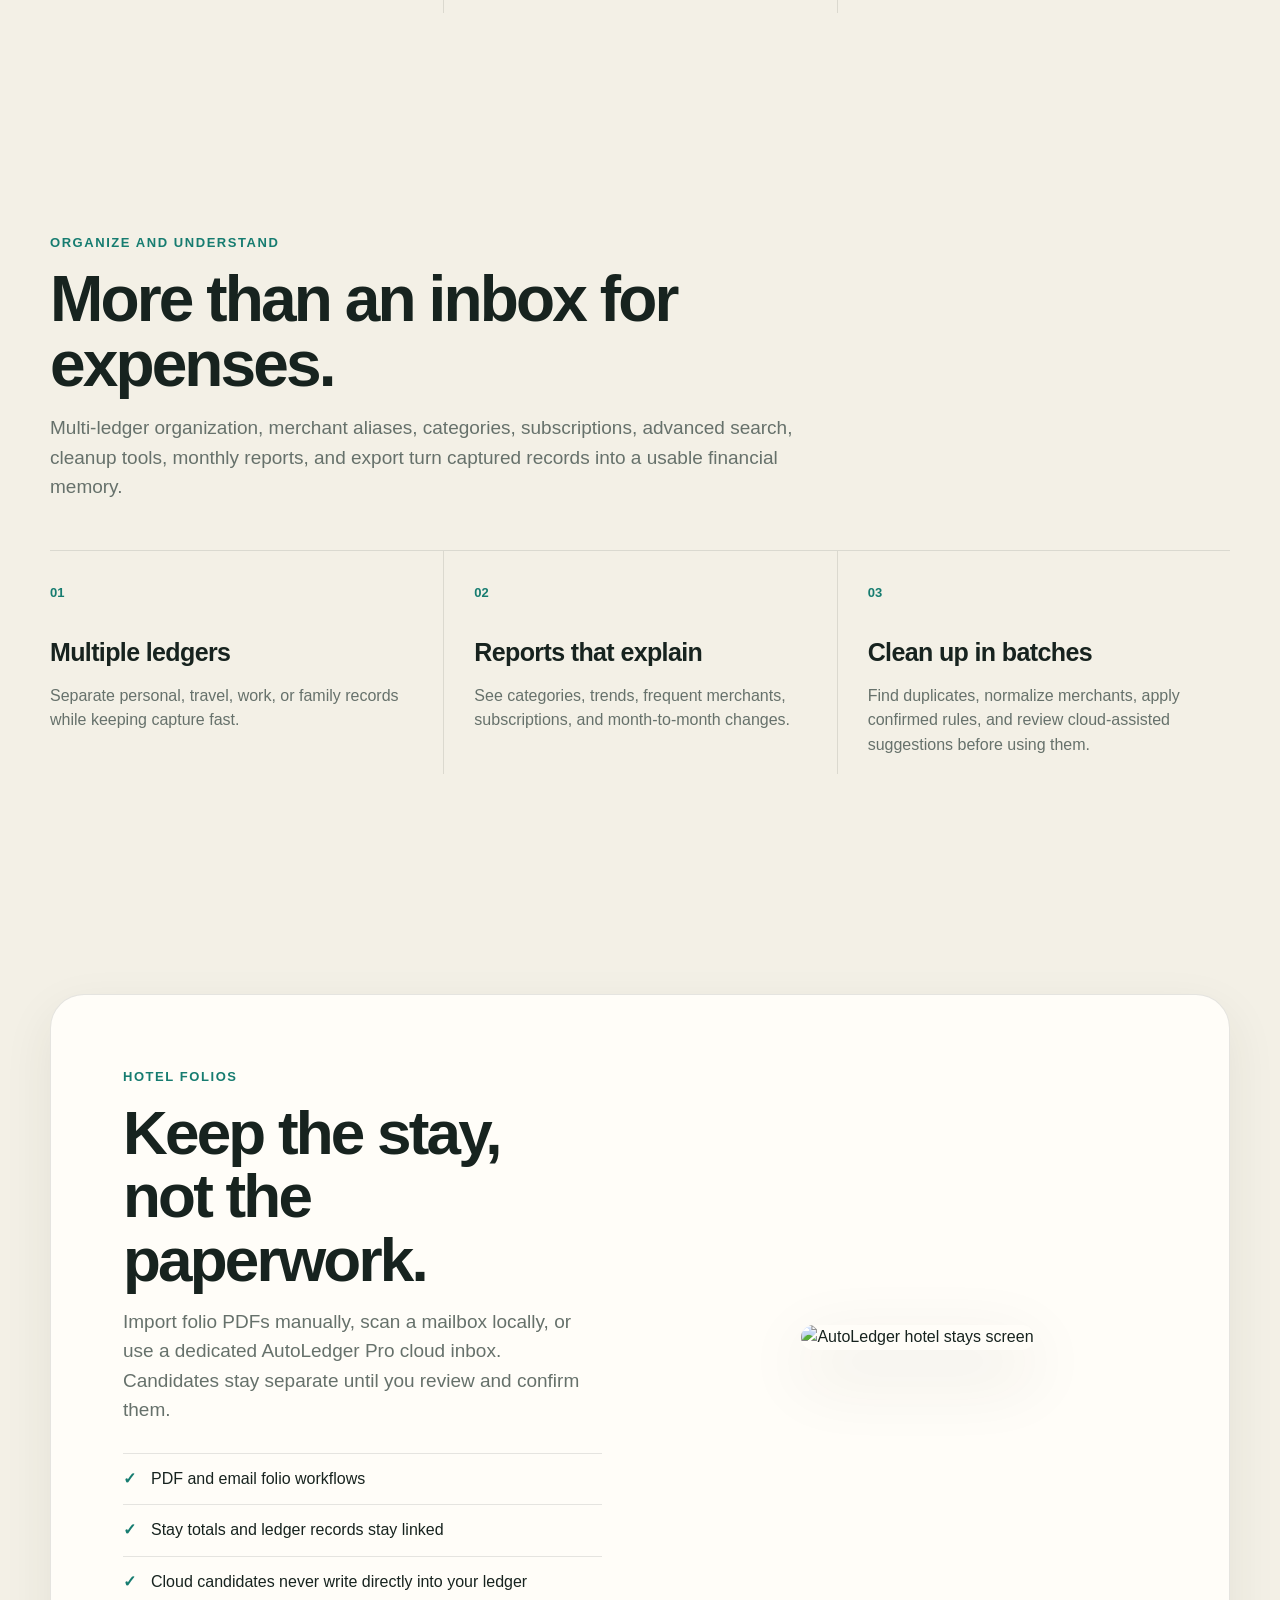
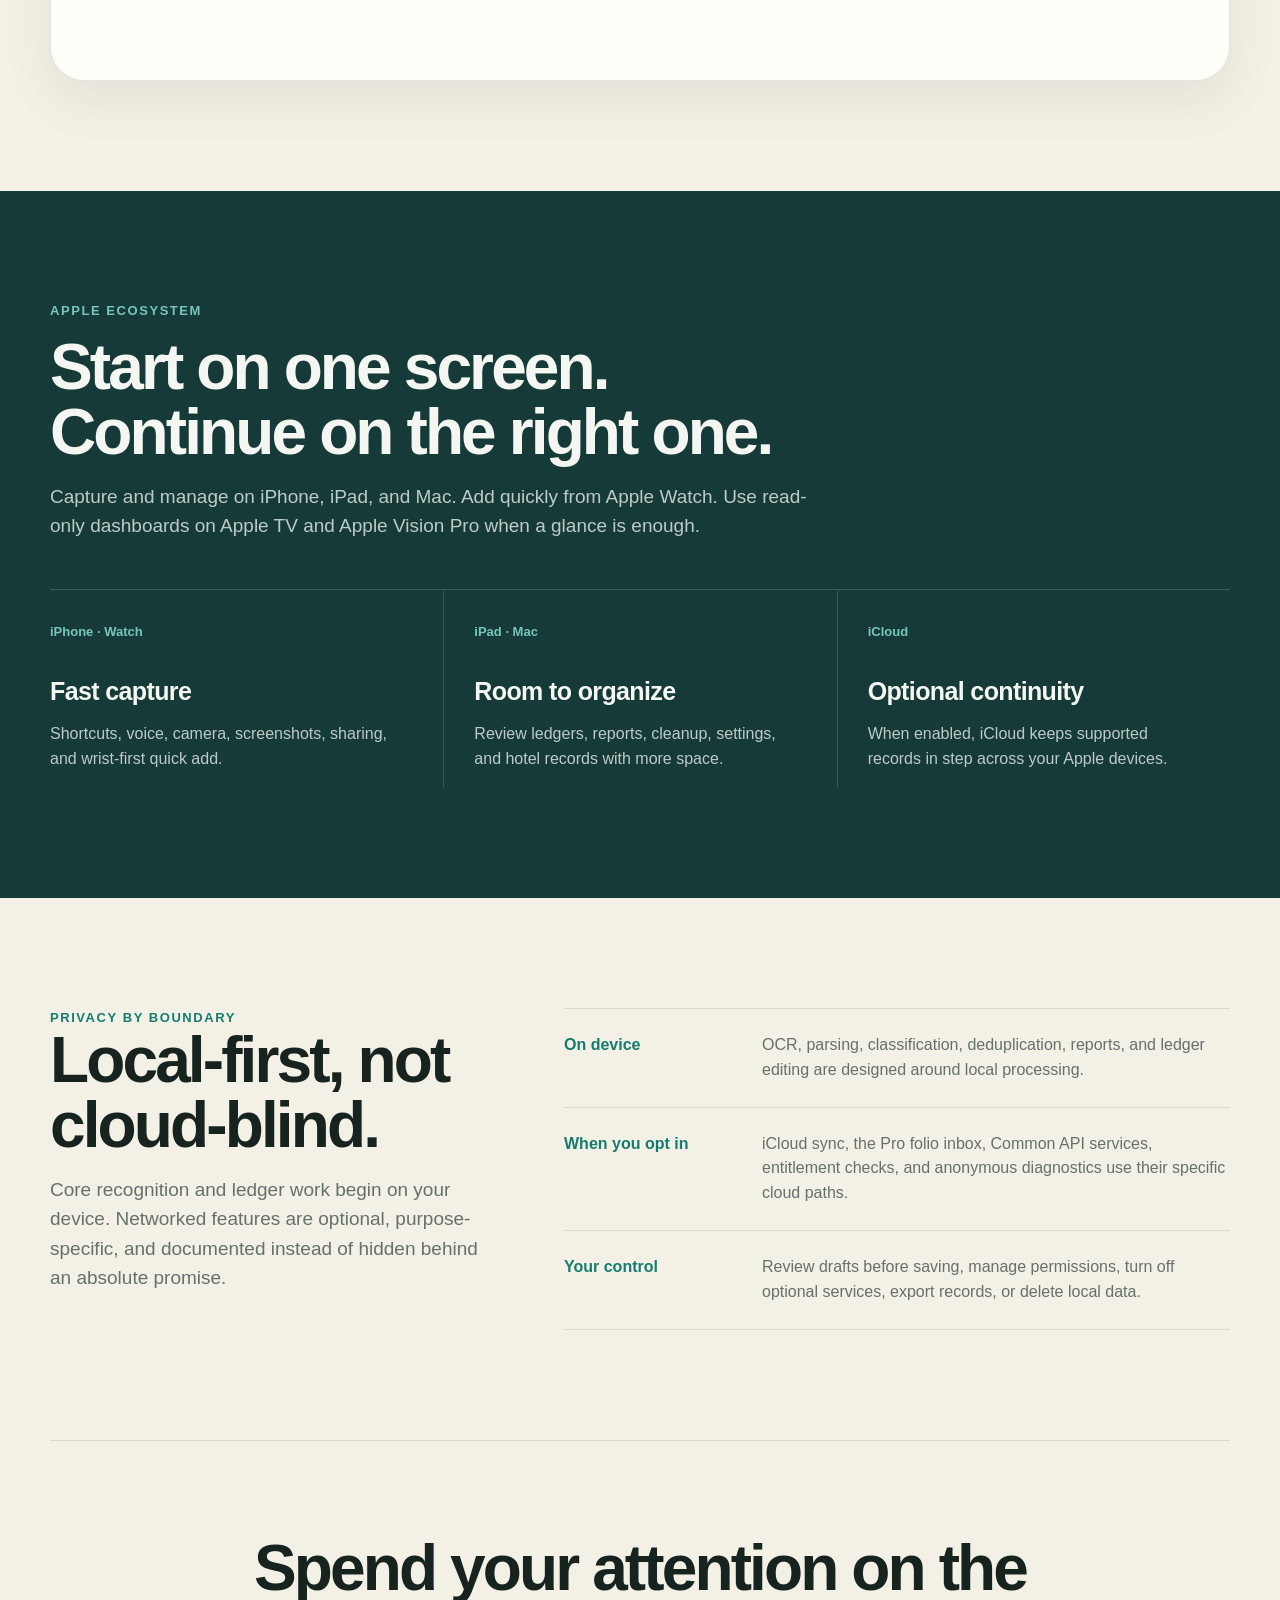
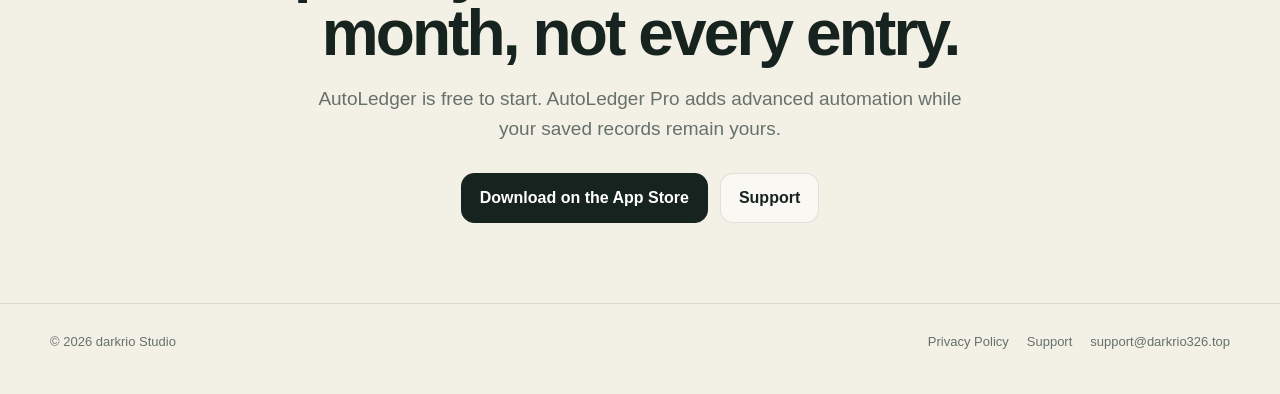
==== commit 45e7ac76: "feat: refresh AutoLedger marketing site" ====
--- a/public/autoledger/index.html
+++ b/public/autoledger/index.html
@@ -1,565 +1,297 @@
-<!DOCTYPE html>
-<html lang="zh-Hans">
+<!doctype html>
+<html lang="en">
 <head>
-  <meta charset="UTF-8" />
-  <meta name="viewport" content="width=device-width, initial-scale=1.0" />
-  <title>AutoLedger - 一键记账</title>
-  <meta
-    name="description"
-    content="AutoLedger 是一款基于截图与快捷指令的一键记账工具。按一下，就记好。"
-  />
+  <meta charset="utf-8" />
+  <meta name="viewport" content="width=device-width, initial-scale=1" />
+  <title>AutoLedger — Capture less. Understand more.</title>
+  <meta name="description" content="A local-first personal ledger for Apple devices, with screenshot recognition, voice capture, iCloud sync, reports, and hotel folio workflows." />
   <link rel="canonical" href="https://getautoledger.app/" />
+  <link rel="icon" type="image/png" href="/assets/autoledger-icon.png" />
+  <meta name="theme-color" content="#f3f0e6" />
+  <meta property="og:type" content="website" />
+  <meta property="og:site_name" content="AutoLedger" />
+  <meta property="og:title" content="AutoLedger — Capture less. Understand more." />
+  <meta property="og:description" content="A local-first personal ledger for Apple devices." />
   <meta property="og:url" content="https://getautoledger.app/" />
-  <meta name="theme-color" content="#4f8a63" />
+  <meta property="og:image" content="https://getautoledger.app/assets/autoledger-og.jpg" />
+  <meta property="og:image:width" content="1200" />
+  <meta property="og:image:height" content="630" />
+  <meta name="twitter:card" content="summary_large_image" />
   <style>
     :root {
-      --bg: #f6f3ea;
-      --card: #ffffff;
-      --text: #1f1f1f;
-      --subtext: #666666;
-      --line: #e8e2d8;
-      --primary: #4f8a63;
-      --primary-dark: #3d6d4d;
-      --accent: #c9853f;
-      --shadow: 0 10px 30px rgba(0, 0, 0, 0.06);
-      --radius: 20px;
-      --max-width: 1080px;
-    }
-
-    * {
-      box-sizing: border-box;
-    }
-
-    html, body {
+      --paper: #f3f0e6;
+      --paper-strong: #ebe6d8;
+      --surface: #fffdf8;
+      --surface-dark: #163a38;
+      --ink: #17231f;
+      --muted: #66716b;
+      --line: rgba(23, 35, 31, .11);
+      --teal: #167c70;
+      --teal-soft: #dbeae5;
+      --amber: #bb7a2b;
+      --shadow: 0 24px 70px rgba(56, 50, 35, .12);
+      --max: 1180px;
+    }
+
+    * { box-sizing: border-box; }
+    html { scroll-behavior: smooth; }
+    body {
       margin: 0;
-      padding: 0;
-      background: var(--bg);
-      color: var(--text);
-      font-family: -apple-system, BlinkMacSystemFont, "SF Pro Text", "SF Pro Display",
-        "PingFang SC", "Hiragino Sans GB", "Microsoft YaHei", sans-serif;
-      line-height: 1.65;
-    }
-
-    a {
-      color: inherit;
-      text-decoration: none;
-    }
-
-    .wrap {
-      width: 100%;
-      padding: 24px 18px 64px;
-    }
-
-    .container {
-      max-width: var(--max-width);
-      margin: 0 auto;
-    }
-
-    .nav {
-      display: flex;
-      justify-content: space-between;
-      align-items: center;
-      gap: 16px;
-      margin-bottom: 20px;
-    }
-
-    .brand {
+      color: var(--ink);
+      background: var(--paper);
+      font-family: -apple-system, BlinkMacSystemFont, "SF Pro Display", "SF Pro Text", "PingFang SC", "Hiragino Sans", sans-serif;
+      line-height: 1.55;
+      -webkit-font-smoothing: antialiased;
+    }
+    img { display: block; max-width: 100%; }
+    a { color: inherit; text-decoration: none; }
+    button, select { font: inherit; }
+    .shell { width: min(var(--max), calc(100% - 40px)); margin: 0 auto; }
+    .skip-link { position: absolute; left: -999px; top: 0; }
+    .skip-link:focus { left: 16px; top: 16px; z-index: 20; background: white; padding: 10px 14px; }
+
+    .topbar {
+      min-height: 76px;
       display: flex;
       align-items: center;
-      gap: 12px;
-      font-weight: 800;
-      font-size: 22px;
-      letter-spacing: -0.02em;
-    }
-
-    .brand-mark {
-      width: 14px;
-      height: 14px;
-      border-radius: 999px;
-      background: linear-gradient(135deg, var(--primary), var(--accent));
-      display: inline-block;
-    }
-
-    .nav-links {
-      display: flex;
-      align-items: center;
-      gap: 14px;
-      flex-wrap: wrap;
-    }
-
-    .nav-links a {
-      color: var(--subtext);
-      font-size: 14px;
-      font-weight: 600;
-    }
-
-    .locale-switch {
-      border: 1px solid var(--line);
-      border-radius: 999px;
-      background: rgba(255, 255, 255, 0.58);
-      color: var(--text);
-      padding: 7px 10px;
-      font: inherit;
-      font-size: 13px;
-      font-weight: 700;
-    }
-
-    .hero {
-      background: linear-gradient(135deg, rgba(79, 138, 99, 0.96), rgba(201, 133, 63, 0.94));
-      color: #fff;
-      border-radius: 30px;
-      padding: 52px 32px 36px;
-      box-shadow: var(--shadow);
-      overflow: hidden;
-      position: relative;
-    }
-
-    .hero-inner {
-      max-width: 720px;
-      position: relative;
-      z-index: 2;
-    }
-
-    .badge {
-      display: inline-flex;
-      align-items: center;
-      gap: 8px;
-      padding: 10px 14px;
-      border-radius: 999px;
-      background: rgba(255, 255, 255, 0.14);
-      border: 1px solid rgba(255, 255, 255, 0.16);
-      font-size: 14px;
-      font-weight: 700;
-      margin-bottom: 18px;
-      backdrop-filter: blur(8px);
-    }
-
-    h1 {
-      margin: 0 0 14px;
-      font-size: 52px;
-      line-height: 1.08;
-      letter-spacing: -0.03em;
-    }
-
-    .hero-desc {
-      margin: 0;
-      font-size: 18px;
-      opacity: 0.96;
-      max-width: 660px;
-    }
-
-    .hero-actions {
-      display: flex;
-      flex-wrap: wrap;
-      gap: 14px;
-      margin-top: 28px;
-    }
-
-    .btn {
-      display: inline-flex;
-      align-items: center;
-      justify-content: center;
-      min-height: 48px;
-      padding: 0 18px;
-      border-radius: 999px;
-      font-weight: 700;
-      font-size: 15px;
-      transition: transform .15s ease, opacity .15s ease;
-    }
-
-    .btn:hover {
-      transform: translateY(-1px);
-      opacity: 0.96;
-    }
-
-    .btn-primary {
-      background: #fff;
-      color: var(--primary-dark);
-    }
-
-    .btn-secondary {
-      background: rgba(255,255,255,0.14);
-      color: #fff;
-      border: 1px solid rgba(255,255,255,0.16);
-    }
-
-    .hero-note {
-      margin-top: 14px;
-      font-size: 14px;
-      opacity: 0.9;
-    }
-
-    .section {
-      margin-top: 24px;
-    }
-
-    .grid {
-      display: grid;
-      grid-template-columns: repeat(12, 1fr);
-      gap: 18px;
-    }
-
-    .card {
-      background: var(--card);
-      border-radius: 24px;
-      box-shadow: var(--shadow);
-      border: 1px solid rgba(0, 0, 0, 0.03);
-      overflow: hidden;
-    }
-
-    .card-body {
-      padding: 26px 24px;
-    }
-
-    .eyebrow {
-      font-size: 13px;
-      font-weight: 800;
-      letter-spacing: 0.04em;
-      text-transform: uppercase;
-      color: var(--primary);
-      margin-bottom: 10px;
-    }
-
-    h2 {
-      margin: 0 0 12px;
-      font-size: 30px;
-      line-height: 1.2;
-      letter-spacing: -0.02em;
-    }
-
-    p {
-      margin: 0 0 12px;
-      font-size: 16px;
-      color: var(--text);
-    }
-
-    .muted {
-      color: var(--subtext);
-    }
-
-    .hero-card {
-      grid-column: span 12;
-    }
-
-    .feature {
-      grid-column: span 4;
-    }
-
-    .feature-icon {
-      width: 44px;
-      height: 44px;
-      border-radius: 14px;
-      background: #f0f6f1;
-      color: var(--primary);
-      display: inline-flex;
-      align-items: center;
-      justify-content: center;
-      font-size: 20px;
-      margin-bottom: 14px;
-    }
-
-    .flow {
-      grid-column: span 6;
-    }
-
-    .flow-step {
-      display: flex;
-      gap: 14px;
-      margin-bottom: 18px;
-      align-items: flex-start;
-    }
-
-    .flow-num {
-      width: 34px;
-      height: 34px;
-      border-radius: 999px;
-      flex: 0 0 34px;
-      background: linear-gradient(135deg, var(--primary), var(--accent));
-      color: #fff;
-      display: inline-flex;
-      align-items: center;
-      justify-content: center;
-      font-weight: 800;
-      font-size: 14px;
-      margin-top: 2px;
-    }
-
-    .quote {
-      grid-column: span 6;
-      background: linear-gradient(135deg, #f7fbf7, #fff7ef);
-    }
-
-    .quote-big {
-      font-size: 36px;
-      line-height: 1.18;
-      letter-spacing: -0.03em;
-      font-weight: 800;
-      margin: 0 0 10px;
-    }
-
-    .list {
-      margin: 0;
-      padding-left: 20px;
-    }
-
-    .list li {
-      margin-bottom: 10px;
-      color: var(--text);
-    }
-
-    .cta {
-      grid-column: span 12;
-      background: linear-gradient(135deg, rgba(79, 138, 99, 0.08), rgba(201, 133, 63, 0.08));
-    }
-
-    .footer {
-      margin-top: 24px;
-      padding: 20px 8px 0;
-      text-align: center;
-      color: var(--subtext);
-      font-size: 14px;
-    }
-
-    .footer-links {
-      display: flex;
-      flex-wrap: wrap;
-      justify-content: center;
-      gap: 14px;
-      margin-bottom: 10px;
-    }
-
-    .footer-links a {
-      color: var(--primary-dark);
-      font-weight: 600;
-    }
-
-    @media (max-width: 900px) {
-      h1 {
-        font-size: 42px;
-      }
-
-      .feature,
-      .flow,
-      .quote {
-        grid-column: span 12;
-      }
-    }
-
-    @media (max-width: 640px) {
-      .wrap {
-        padding: 16px 14px 40px;
-      }
-
-      .nav {
-        align-items: flex-start;
-        flex-direction: column;
-      }
-
-      .hero {
-        padding: 34px 20px 26px;
-        border-radius: 24px;
-      }
-
-      h1 {
-        font-size: 34px;
-      }
-
-      .hero-desc,
-      p,
-      .list li {
-        font-size: 15px;
-      }
-
-      h2 {
-        font-size: 25px;
-      }
-
-      .quote-big {
-        font-size: 28px;
-      }
-
-      .card-body {
-        padding: 22px 18px;
-      }
+      justify-content: space-between;
+      gap: 24px;
+      border-bottom: 1px solid var(--line);
+    }
+    .brand { display: inline-flex; align-items: center; gap: 11px; font-weight: 800; letter-spacing: -.02em; }
+    .brand img { width: 36px; height: 36px; border-radius: 10px; box-shadow: 0 8px 22px rgba(22, 124, 112, .18); }
+    .nav { display: flex; align-items: center; gap: 24px; color: var(--muted); font-size: 14px; font-weight: 650; }
+    .nav a:hover { color: var(--ink); }
+    .locale-switch { border: 1px solid var(--line); border-radius: 10px; background: rgba(255,255,255,.52); color: var(--ink); padding: 8px 10px; }
+
+    .hero { min-height: 690px; display: grid; grid-template-columns: .9fr 1.1fr; align-items: center; gap: 50px; padding: 76px 0 68px; overflow: hidden; }
+    .kicker { color: var(--teal); font-size: 13px; font-weight: 800; letter-spacing: .12em; text-transform: uppercase; }
+    h1 { margin: 18px 0 22px; max-width: 700px; font-size: clamp(48px, 7vw, 84px); line-height: .98; letter-spacing: -.055em; }
+    .lead { max-width: 650px; margin: 0; color: var(--muted); font-size: clamp(18px, 2vw, 22px); line-height: 1.55; }
+    .actions { display: flex; flex-wrap: wrap; gap: 12px; margin-top: 30px; }
+    .button { min-height: 50px; display: inline-flex; align-items: center; justify-content: center; padding: 0 18px; border: 1px solid var(--ink); border-radius: 13px; font-weight: 760; transition: transform .18s ease, box-shadow .18s ease; }
+    .button:hover { transform: translateY(-2px); box-shadow: 0 10px 24px rgba(23, 35, 31, .14); }
+    .button-primary { background: var(--ink); color: white; }
+    .button-quiet { border-color: var(--line); background: rgba(255,255,255,.52); }
+    .fineprint { margin: 16px 0 0; color: var(--muted); font-size: 13px; }
+
+    .device-stage { position: relative; height: 610px; }
+    .shot { position: absolute; width: min(330px, 52vw); border-radius: 26px; box-shadow: var(--shadow); border: 1px solid rgba(255,255,255,.8); }
+    .shot-main { z-index: 3; left: 25%; top: 0; transform: rotate(1.2deg); }
+    .shot-report { z-index: 2; left: 0; top: 120px; transform: rotate(-7deg); }
+    .shot-hotel { z-index: 1; right: -8%; top: 138px; transform: rotate(7deg); }
+
+    .proof { border-top: 1px solid var(--line); border-bottom: 1px solid var(--line); }
+    .proof-grid { display: grid; grid-template-columns: repeat(4, 1fr); }
+    .proof-item { padding: 26px 24px; border-right: 1px solid var(--line); }
+    .proof-item:first-child { padding-left: 0; }
+    .proof-item:last-child { border-right: 0; }
+    .proof-item strong { display: block; font-size: 18px; letter-spacing: -.02em; }
+    .proof-item span { color: var(--muted); font-size: 14px; }
+
+    .section { padding: 110px 0; }
+    .section-head { max-width: 780px; margin-bottom: 48px; }
+    h2 { margin: 14px 0 16px; font-size: clamp(38px, 5vw, 64px); line-height: 1.02; letter-spacing: -.045em; }
+    .section-lead { margin: 0; color: var(--muted); font-size: 19px; }
+    .feature-grid { display: grid; grid-template-columns: repeat(3, 1fr); border-top: 1px solid var(--line); }
+    .feature { padding: 32px 30px 16px 0; }
+    .feature + .feature { border-left: 1px solid var(--line); padding-left: 30px; }
+    .feature-index { display: block; margin-bottom: 30px; color: var(--teal); font-size: 13px; font-weight: 800; }
+    .feature h3 { margin: 0 0 12px; font-size: 25px; letter-spacing: -.025em; }
+    .feature p { margin: 0; color: var(--muted); }
+
+    .spotlight { display: grid; grid-template-columns: 1fr 1fr; align-items: center; gap: 76px; padding: 72px; background: var(--surface); border: 1px solid var(--line); border-radius: 34px; box-shadow: 0 18px 50px rgba(56,50,35,.08); }
+    .spotlight-copy h2 { font-size: clamp(40px, 5vw, 62px); }
+    .spotlight-copy ul { margin: 28px 0 0; padding: 0; list-style: none; }
+    .spotlight-copy li { padding: 13px 0 13px 28px; border-top: 1px solid var(--line); position: relative; }
+    .spotlight-copy li::before { content: "✓"; position: absolute; left: 0; color: var(--teal); font-weight: 900; }
+    .spotlight-media { max-width: 410px; justify-self: center; }
+    .spotlight-media img { border-radius: 28px; box-shadow: var(--shadow); }
+
+    .ecosystem { background: var(--surface-dark); color: #f4f6f1; }
+    .ecosystem .kicker { color: #76c7ba; }
+    .ecosystem .section-lead, .ecosystem .feature p { color: #bdcbc6; }
+    .ecosystem .feature-grid { border-color: rgba(255,255,255,.16); }
+    .ecosystem .feature + .feature { border-color: rgba(255,255,255,.16); }
+    .ecosystem .feature-index { color: #76c7ba; }
+
+    .privacy-panel { display: grid; grid-template-columns: .8fr 1.2fr; gap: 70px; align-items: start; }
+    .privacy-panel h2 { margin-top: 0; }
+    .privacy-list { border-top: 1px solid var(--line); }
+    .privacy-row { display: grid; grid-template-columns: 170px 1fr; gap: 28px; padding: 24px 0; border-bottom: 1px solid var(--line); }
+    .privacy-row strong { color: var(--teal); }
+    .privacy-row p { margin: 0; color: var(--muted); }
+
+    .final-cta { padding: 95px 0 80px; text-align: center; border-top: 1px solid var(--line); }
+    .final-cta h2 { max-width: 820px; margin: 0 auto 18px; }
+    .final-cta .section-lead { max-width: 680px; margin: 0 auto; }
+    .final-cta .actions { justify-content: center; }
+
+    footer { padding: 28px 0 42px; border-top: 1px solid var(--line); color: var(--muted); font-size: 13px; }
+    .footer-row { display: flex; justify-content: space-between; gap: 20px; flex-wrap: wrap; }
+    .footer-links { display: flex; gap: 18px; flex-wrap: wrap; }
+    .footer-links a:hover { color: var(--ink); }
+
+    @media (max-width: 980px) {
+      .nav a[data-desktop] { display: none; }
+      .hero { grid-template-columns: 1fr; padding-top: 64px; }
+      .device-stage { height: 560px; max-width: 720px; width: 100%; margin: 0 auto; }
+      .shot-main { left: 33%; }
+      .shot-report { left: 8%; }
+      .shot-hotel { right: 5%; }
+      .spotlight { gap: 42px; padding: 48px; }
+      .privacy-panel { grid-template-columns: 1fr; gap: 30px; }
+    }
+    @media (max-width: 700px) {
+      .shell { width: min(100% - 28px, var(--max)); }
+      .topbar { min-height: 68px; }
+      .nav { gap: 12px; }
+      .nav a { display: none; }
+      .hero { min-height: 0; padding: 52px 0 46px; gap: 34px; }
+      h1 { font-size: clamp(45px, 14vw, 64px); }
+      .device-stage { height: 420px; }
+      .shot { width: 52vw; border-radius: 18px; }
+      .shot-main { left: 25%; }
+      .shot-report { left: -4%; top: 88px; }
+      .shot-hotel { right: -8%; top: 100px; }
+      .proof-grid { grid-template-columns: 1fr 1fr; }
+      .proof-item { padding: 20px 12px; border-bottom: 1px solid var(--line); }
+      .proof-item:nth-child(2) { border-right: 0; }
+      .proof-item:nth-child(3), .proof-item:nth-child(4) { border-bottom: 0; }
+      .section { padding: 76px 0; }
+      .feature-grid { grid-template-columns: 1fr; }
+      .feature { padding: 28px 0; border-bottom: 1px solid var(--line); }
+      .feature + .feature { border-left: 0; padding-left: 0; }
+      .spotlight { grid-template-columns: 1fr; padding: 30px 22px; border-radius: 24px; }
+      .spotlight-media { max-width: 310px; }
+      .privacy-row { grid-template-columns: 1fr; gap: 6px; }
+    }
+    @media (prefers-reduced-motion: reduce) {
+      html { scroll-behavior: auto; }
+      .button { transition: none; }
     }
   </style>
+  <script type="application/ld+json">
+    {"@context":"https://schema.org","@type":"SoftwareApplication","name":"AutoLedger","applicationCategory":"FinanceApplication","operatingSystem":"iOS, iPadOS, macOS, watchOS, tvOS, visionOS","url":"https://getautoledger.app/","downloadUrl":"https://apps.apple.com/app/id6761892533","offers":{"@type":"Offer","price":"0","priceCurrency":"USD"}}
+  </script>
 </head>
 <body>
-  <main class="wrap">
-    <div class="container">
-      <header class="nav">
-        <div class="brand">
-          <span class="brand-mark"></span>
-          <span>AutoLedger</span>
-        </div>
-        <nav class="nav-links">
-          <a href="/privacy/" data-i18n="nav.privacy">隐私政策</a>
-          <a href="/support" data-i18n="nav.support">技术支持</a>
-          <a href="mailto:support@darkrio326.top" data-i18n="nav.contact">联系开发者</a>
-          <select class="locale-switch" data-locale-select aria-label="Language">
-            <option value="zh-Hans">简中</option>
-            <option value="zh-Hant">繁中</option>
-            <option value="en">EN</option>
-            <option value="ja">日本語</option>
-          </select>
-        </nav>
-      </header>
-
-      <section class="hero">
-        <div class="hero-inner">
-          <div class="badge" data-i18n="home.badge">⚡ 一键记账 · 截图即入账</div>
-          <h1 data-i18n-html="home.heroTitle">长按一下，<br>就记好。</h1>
-          <p class="hero-desc" data-i18n="home.heroDesc">
-            AutoLedger 是一款基于截图、快捷指令和本地识别的一键记账工具。你只需要长按操作按钮，应用就会自动识别金额与商户并生成账单。
-          </p>
-          <div class="hero-actions">
-            <a class="btn btn-primary" href="/privacy/" data-i18n="action.privacy">查看隐私政策</a>
-            <a class="btn btn-primary" href="/support" data-i18n="action.support">技术支持</a>
-            <a class="btn btn-primary" href="https://apps.apple.com/us/app/autoledger-%E4%B8%80%E9%94%AE%E8%AE%B0%E8%B4%A6/id6761892533?l=zh-Hans-CN" target="_blank" rel="noopener noreferrer" data-i18n="action.appStore">App Store</a>
-            <a class="btn btn-secondary" href="https://testflight.apple.com/join/T3Wu6ngk" target="_blank" rel="noopener noreferrer" data-i18n="action.testFlight">申请新版测试资格</a>
-          </div>
-          <div class="hero-note" data-i18n="home.heroNote">
-            数据默认仅保存在本地设备中。
-          </div>
-        </div>
-      </section>
-
-      <section class="section grid">
-        <article class="card hero-card">
-          <div class="card-body">
-            <div class="eyebrow" data-i18n="home.whyEyebrow">为什么做它</div>
-            <h2 data-i18n-html="home.whyTitle">不是更方便地记账，<br>而是尽量不用记账。</h2>
-            <p data-i18n="home.whyBody">
-              很多人不是不想记账，而是每次都嫌麻烦。AutoLedger 的目标不是让你多点几步去记一笔账，而是把“记账”压缩成一个非常自然的动作。
-            </p>
-          </div>
-        </article>
-
-        <article class="card feature">
-          <div class="card-body">
-            <div class="feature-icon">⚡</div>
-            <h2 data-i18n="home.quickTitle">一键记账</h2>
-            <p data-i18n="home.quickBody">
-              配合快捷指令和操作按钮，按一下即可启动记账链路，减少打开 App、选图、输入金额等重复操作。
-            </p>
-          </div>
-        </article>
-
-        <article class="card feature">
-          <div class="card-body">
-            <div class="feature-icon">🧾</div>
-            <h2 data-i18n="home.ocrTitle">截图识别</h2>
-            <p data-i18n="home.ocrBody">
-              支持从支付截图、照片或分享内容中提取账单信息，自动识别金额、商户与时间，并生成记录。
-            </p>
-          </div>
-        </article>
-
-        <article class="card feature">
-          <div class="card-body">
-            <div class="feature-icon">🔒</div>
-            <h2 data-i18n="home.localTitle">本地优先</h2>
-            <p data-i18n="home.localBody">
-              账单数据默认存储在本地设备中。当前版本以本地处理为主，尽量减少不必要的数据外传。
-            </p>
-          </div>
-        </article>
-
-        <article class="card flow">
-          <div class="card-body">
-            <div class="eyebrow" data-i18n="home.flowEyebrow">使用流程</div>
-            <h2 data-i18n="home.flowTitle">只保留最短路径</h2>
-
-            <div class="flow-step">
-              <div class="flow-num">1</div>
-              <div>
-                <p><strong data-i18n="home.step1Title">完成支付</strong></p>
-                <p class="muted" data-i18n="home.step1Body">用户按平时习惯完成支付，不需要额外打开记账工具。</p>
-              </div>
-            </div>
-
-            <div class="flow-step">
-              <div class="flow-num">2</div>
-              <div>
-                <p><strong data-i18n="home.step2Title">长按操作按钮或运行快捷指令</strong></p>
-                <p class="muted" data-i18n="home.step2Body">触发一键记账入口，系统将截图传入识别流程。</p>
-              </div>
-            </div>
-
-            <div class="flow-step">
-              <div class="flow-num">3</div>
-              <div>
-                <p><strong data-i18n="home.step3Title">自动识别并入账</strong></p>
-                <p class="muted" data-i18n="home.step3Body">AutoLedger 识别金额、商户、时间和分类，并给出“已记好”的结果反馈。</p>
-              </div>
-            </div>
-          </div>
-        </article>
-
-        <article class="card quote">
-          <div class="card-body">
-            <div class="eyebrow" data-i18n="home.philosophyEyebrow">产品理念</div>
-            <p class="quote-big" data-i18n-html="home.quote">让“记账”这件事，<br>尽量消失。</p>
-            <p data-i18n="home.philosophyBody">
-              我们不追求复杂的财务系统，也不试图一次做成大而全的记账平台。AutoLedger 只解决一个问题：
-            </p>
-            <p><strong data-i18n="home.philosophyStrong">如何让你几乎不费力地留下每一笔消费记录。</strong></p>
-          </div>
-        </article>
-
-        <article class="card feature" style="grid-column: span 6;">
-          <div class="card-body">
-            <div class="eyebrow" data-i18n="home.capabilitiesEyebrow">当前版本能力</div>
-            <ul class="list">
-              <li data-i18n="home.capability1">快捷指令一键记账</li>
-              <li data-i18n="home.capability2">支付截图导入与识别</li>
-              <li data-i18n="home.capability3">拍照识别与剪贴板导入</li>
-              <li data-i18n="home.capability4">账本列表与基础月报</li>
-              <li data-i18n="home.capability5">调试页查看 OCR 原文和解析结果</li>
-            </ul>
-          </div>
-        </article>
-
-        <article class="card feature" style="grid-column: span 6;">
-          <div class="card-body">
-            <div class="eyebrow" data-i18n="home.audienceEyebrow">适合谁</div>
-            <ul class="list">
-              <li data-i18n="home.audience1">想记账，但不想手动输入的人</li>
-              <li data-i18n="home.audience2">经常使用 iPhone 快捷指令和操作按钮的人</li>
-              <li data-i18n="home.audience3">希望快速记录小额支出和日常消费的人</li>
-              <li data-i18n="home.audience4">想先把消费记下来，后面再慢慢整理的人</li>
-            </ul>
-          </div>
-        </article>
-
-        <article class="card cta">
-          <div class="card-body">
-            <div class="eyebrow" data-i18n="home.ctaEyebrow">现在开始</div>
-            <p data-i18n="home.ctaBody">
-              如果你正在寻找一种更轻、更快、更接近无感的记账方式，欢迎通过邮件联系开发者获取测试资格或了解产品进展。
-            </p>
-            <div class="hero-actions" style="margin-top: 18px;">
-              <a class="btn btn-primary" href="https://apps.apple.com/us/app/autoledger-%E4%B8%80%E9%94%AE%E8%AE%B0%E8%B4%A6/id6761892533?l=zh-Hans-CN" target="_blank" rel="noopener noreferrer" data-i18n="action.goAppStore">前往 App Store</a>
-              <a class="btn btn-secondary" href="https://testflight.apple.com/join/T3Wu6ngk" target="_blank" rel="noopener noreferrer" data-i18n="action.testFlight">申请新版测试资格</a>
-              <a class="btn" style="background:#fff; color:var(--accent);" href="mailto:support@darkrio326.top" data-i18n="nav.contact">联系开发者</a>
-              <a class="btn" style="background:#fff; color:var(--accent);" href="/support" data-i18n="action.support">技术支持</a>
-              <a class="btn" style="background:#fff; color:var(--accent);" href="/privacy/" data-i18n="action.privacy">查看隐私政策</a>
-            </div>
-          </div>
-        </article>
-      </section>
-
-      <footer class="footer">
-        <div class="footer-links">
-          <a href="/privacy/" data-i18n="nav.privacy">隐私政策</a>
-          <a href="/support" data-i18n="nav.support">技术支持</a>
-          <a href="mailto:support@darkrio326.top">support@darkrio326.top</a>
-        </div>
-        <div>© 2026 darkrio Studio</div>
-      </footer>
-    </div>
+  <a class="skip-link" href="#main">Skip to content</a>
+  <header class="shell topbar">
+    <a class="brand" href="/" aria-label="AutoLedger home"><img src="/assets/autoledger-icon.png" alt="" /><span>AutoLedger</span></a>
+    <nav class="nav" aria-label="Primary navigation">
+      <a href="#capture" data-desktop data-i18n="nav.capture">Capture</a>
+      <a href="#hotels" data-desktop data-i18n="nav.hotels">Hotels</a>
+      <a href="#privacy" data-desktop data-i18n="nav.privacyFirst">Privacy</a>
+      <a href="/support" data-i18n="nav.support">Support</a>
+      <select class="locale-switch" data-locale-select aria-label="Language">
+        <option value="zh-Hans">简中</option><option value="zh-Hant">繁中</option><option value="en">EN</option><option value="ja">日本語</option><option value="ko">한국어</option>
+      </select>
+    </nav>
+  </header>
+
+  <main id="main">
+    <section class="shell hero">
+      <div>
+        <div class="kicker" data-i18n="home.kicker">AutoLedger 1.6 · Local-first automation</div>
+        <h1 data-i18n="home.heroTitle">Capture less. Understand more.</h1>
+        <p class="lead" data-i18n="home.heroLead">Turn screenshots, receipts, voice, Shortcuts, and hotel folios into records you can review—then understand the month without rebuilding it by hand.</p>
+        <div class="actions">
+          <a class="button button-primary" href="https://apps.apple.com/app/id6761892533" target="_blank" rel="noopener noreferrer" data-i18n="action.appStore">Download on the App Store</a>
+          <a class="button button-quiet" href="#system" data-i18n="action.explore">Explore the system</a>
+        </div>
+        <p class="fineprint" data-i18n="home.heroNote">No AutoLedger account required. Optional iCloud and cloud services stay under your control.</p>
+      </div>
+      <div class="device-stage" aria-label="AutoLedger app previews">
+        <img class="shot shot-report" data-localized-image="03_monthly_report" src="/assets/screens/en-03_monthly_report.webp" alt="AutoLedger monthly report preview" />
+        <img class="shot shot-main" data-localized-image="00_ocr_bill" src="/assets/screens/en-00_ocr_bill.webp" alt="AutoLedger screenshot recognition preview" />
+        <img class="shot shot-hotel" data-localized-image="06_hotel_stays" src="/assets/screens/en-06_hotel_stays.webp" alt="AutoLedger hotel folio preview" />
+      </div>
+    </section>
+
+    <section class="proof" aria-label="Product highlights">
+      <div class="shell proof-grid">
+        <div class="proof-item"><strong data-i18n="proof.oneTitle">Five languages</strong><span data-i18n="proof.oneBody">English, 简中, 繁中, 日本語, 한국어</span></div>
+        <div class="proof-item"><strong data-i18n="proof.twoTitle">Local-first</strong><span data-i18n="proof.twoBody">Recognition and ledger work begin on device</span></div>
+        <div class="proof-item"><strong data-i18n="proof.threeTitle">Apple ecosystem</strong><span data-i18n="proof.threeBody">Capture, review, and glance across devices</span></div>
+        <div class="proof-item"><strong data-i18n="proof.fourTitle">Review before save</strong><span data-i18n="proof.fourBody">Automation stays inspectable and reversible</span></div>
+      </div>
+    </section>
+
+    <section id="capture" class="shell section">
+      <div class="section-head">
+        <div class="kicker" data-i18n="capture.kicker">Capture</div>
+        <h2 data-i18n="capture.title">A record starts wherever the expense appears.</h2>
+        <p class="section-lead" data-i18n="capture.lead">Import a payment screenshot, photograph a receipt, speak one sentence, share from another app, or run a Shortcut. AutoLedger extracts a draft and keeps you in control of the final record.</p>
+      </div>
+      <div class="feature-grid">
+        <article class="feature"><span class="feature-index">01</span><h3 data-i18n="capture.ocrTitle">Screenshots and receipts</h3><p data-i18n="capture.ocrBody">On-device OCR and parsing recognize amount, merchant, time, and useful context from the material you choose.</p></article>
+        <article class="feature"><span class="feature-index">02</span><h3 data-i18n="capture.voiceTitle">Voice and natural language</h3><p data-i18n="capture.voiceBody">Say a simple expense, confirm the parsed result, and keep moving. Local intelligence is used when available.</p></article>
+        <article class="feature"><span class="feature-index">03</span><h3 data-i18n="capture.automationTitle">Shortcuts and sharing</h3><p data-i18n="capture.automationBody">Use the Action Button, Shortcuts, App Intents, clipboard, camera, or Share Extension to remove repeated steps.</p></article>
+      </div>
+    </section>
+
+    <section id="system" class="shell section">
+      <div class="section-head">
+        <div class="kicker" data-i18n="system.kicker">Organize and understand</div>
+        <h2 data-i18n="system.title">More than an inbox for expenses.</h2>
+        <p class="section-lead" data-i18n="system.lead">Multi-ledger organization, merchant aliases, categories, subscriptions, advanced search, cleanup tools, monthly reports, and export turn captured records into a usable financial memory.</p>
+      </div>
+      <div class="feature-grid">
+        <article class="feature"><span class="feature-index">01</span><h3 data-i18n="system.ledgerTitle">Multiple ledgers</h3><p data-i18n="system.ledgerBody">Separate personal, travel, work, or family records while keeping capture fast.</p></article>
+        <article class="feature"><span class="feature-index">02</span><h3 data-i18n="system.reportTitle">Reports that explain</h3><p data-i18n="system.reportBody">See categories, trends, frequent merchants, subscriptions, and month-to-month changes.</p></article>
+        <article class="feature"><span class="feature-index">03</span><h3 data-i18n="system.cleanTitle">Clean up in batches</h3><p data-i18n="system.cleanBody">Find duplicates, normalize merchants, apply confirmed rules, and review cloud-assisted suggestions before using them.</p></article>
+      </div>
+    </section>
+
+    <section id="hotels" class="shell section">
+      <div class="spotlight">
+        <div class="spotlight-copy">
+          <div class="kicker" data-i18n="hotel.kicker">Hotel folios</div>
+          <h2 data-i18n="hotel.title">Keep the stay, not the paperwork.</h2>
+          <p class="section-lead" data-i18n="hotel.lead">Import folio PDFs manually, scan a mailbox locally, or use a dedicated AutoLedger Pro cloud inbox. Candidates stay separate until you review and confirm them.</p>
+          <ul>
+            <li data-i18n="hotel.one">PDF and email folio workflows</li>
+            <li data-i18n="hotel.two">Stay totals and ledger records stay linked</li>
+            <li data-i18n="hotel.three">Cloud candidates never write directly into your ledger</li>
+          </ul>
+        </div>
+        <div class="spotlight-media"><img data-localized-image="06_hotel_stays" src="/assets/screens/en-06_hotel_stays.webp" alt="AutoLedger hotel stays screen" loading="lazy" /></div>
+      </div>
+    </section>
+
+    <section class="ecosystem">
+      <div class="shell section">
+        <div class="section-head">
+          <div class="kicker" data-i18n="eco.kicker">Apple ecosystem</div>
+          <h2 data-i18n="eco.title">Start on one screen. Continue on the right one.</h2>
+          <p class="section-lead" data-i18n="eco.lead">Capture and manage on iPhone, iPad, and Mac. Add quickly from Apple Watch. Use read-only dashboards on Apple TV and Apple Vision Pro when a glance is enough.</p>
+        </div>
+        <div class="feature-grid">
+          <article class="feature"><span class="feature-index">iPhone · Watch</span><h3 data-i18n="eco.captureTitle">Fast capture</h3><p data-i18n="eco.captureBody">Shortcuts, voice, camera, screenshots, sharing, and wrist-first quick add.</p></article>
+          <article class="feature"><span class="feature-index">iPad · Mac</span><h3 data-i18n="eco.organizeTitle">Room to organize</h3><p data-i18n="eco.organizeBody">Review ledgers, reports, cleanup, settings, and hotel records with more space.</p></article>
+          <article class="feature"><span class="feature-index">iCloud</span><h3 data-i18n="eco.syncTitle">Optional continuity</h3><p data-i18n="eco.syncBody">When enabled, iCloud keeps supported records in step across your Apple devices.</p></article>
+        </div>
+      </div>
+    </section>
+
+    <section id="privacy" class="shell section privacy-panel">
+      <div><div class="kicker" data-i18n="privacy.kicker">Privacy by boundary</div><h2 data-i18n="privacy.title">Local-first, not cloud-blind.</h2><p class="section-lead" data-i18n="privacy.lead">Core recognition and ledger work begin on your device. Networked features are optional, purpose-specific, and documented instead of hidden behind an absolute promise.</p></div>
+      <div class="privacy-list">
+        <div class="privacy-row"><strong data-i18n="privacy.localTitle">On device</strong><p data-i18n="privacy.localBody">OCR, parsing, classification, deduplication, reports, and ledger editing are designed around local processing.</p></div>
+        <div class="privacy-row"><strong data-i18n="privacy.cloudTitle">When you opt in</strong><p data-i18n="privacy.cloudBody">iCloud sync, the Pro folio inbox, Common API services, entitlement checks, and anonymous diagnostics use their specific cloud paths.</p></div>
+        <div class="privacy-row"><strong data-i18n="privacy.controlTitle">Your control</strong><p data-i18n="privacy.controlBody">Review drafts before saving, manage permissions, turn off optional services, export records, or delete local data.</p></div>
+      </div>
+    </section>
+
+    <section class="shell final-cta">
+      <h2 data-i18n="cta.title">Spend your attention on the month, not every entry.</h2>
+      <p class="section-lead" data-i18n="cta.lead">AutoLedger is free to start. AutoLedger Pro adds advanced automation while your saved records remain yours.</p>
+      <div class="actions"><a class="button button-primary" href="https://apps.apple.com/app/id6761892533" target="_blank" rel="noopener noreferrer" data-i18n="action.appStore">Download on the App Store</a><a class="button button-quiet" href="/support" data-i18n="nav.support">Support</a></div>
+    </section>
   </main>
-  <script src="/i18n.js"></script>
-  <script>window.AutoLedgerI18n.init("home")</script>
+
+  <footer><div class="shell footer-row"><span>© 2026 darkrio Studio</span><div class="footer-links"><a href="/privacy/" data-i18n="nav.privacyPolicy">Privacy Policy</a><a href="/support" data-i18n="nav.support">Support</a><a href="mailto:support@darkrio326.top">support@darkrio326.top</a></div></div></footer>
+  <script src="/marketing.js"></script>
 </body>
 </html>
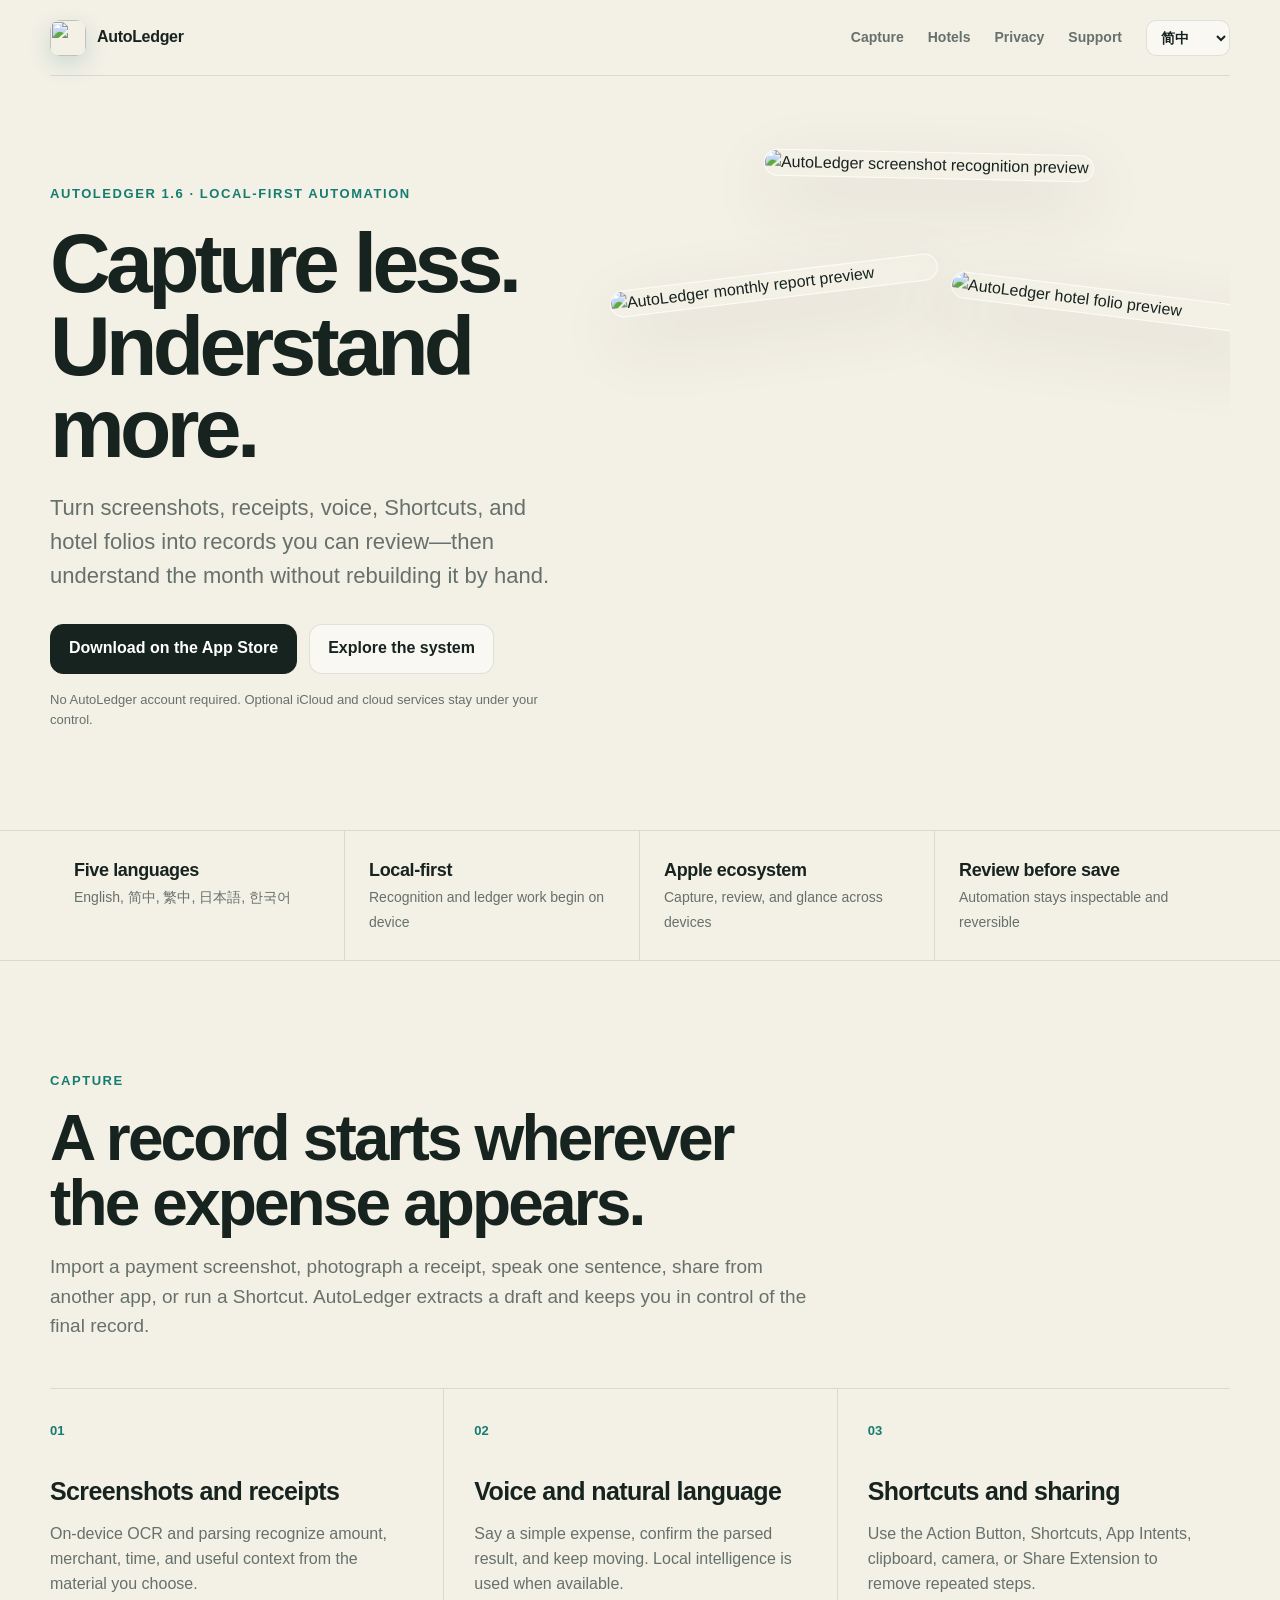
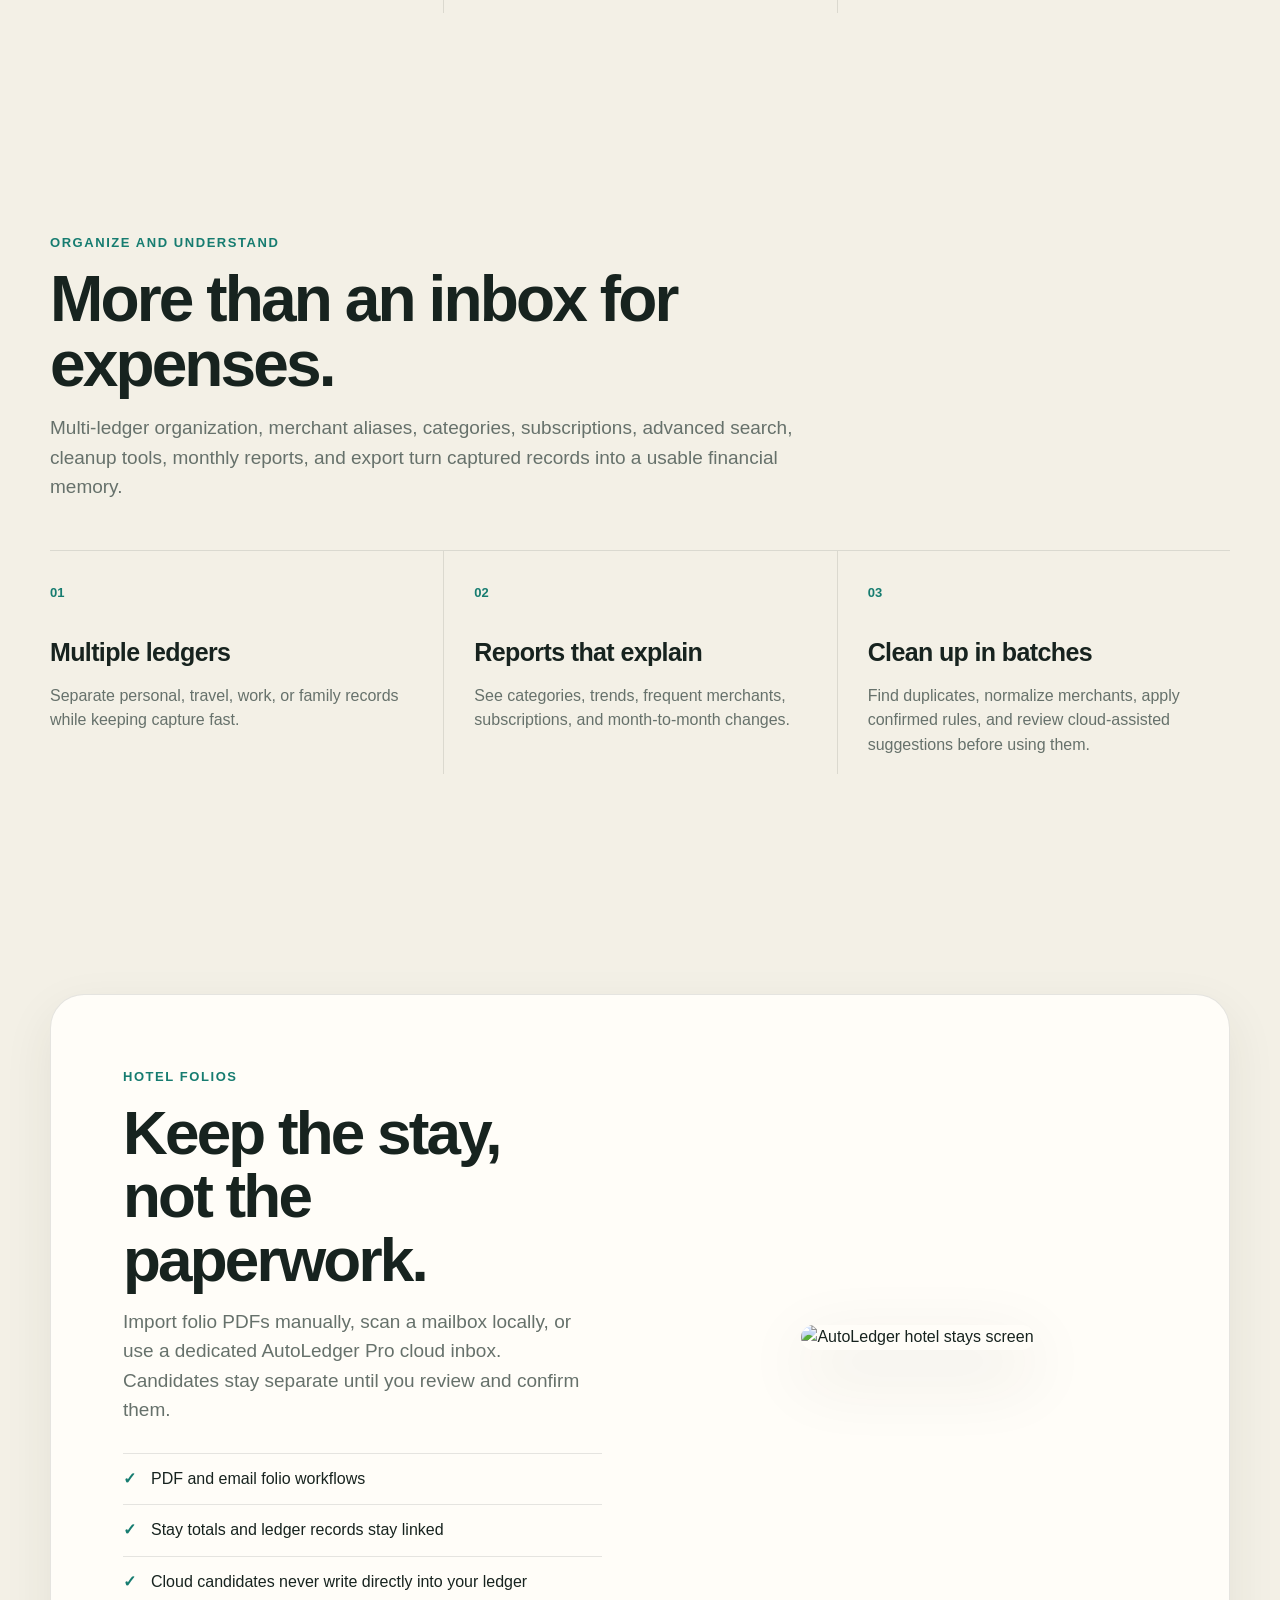
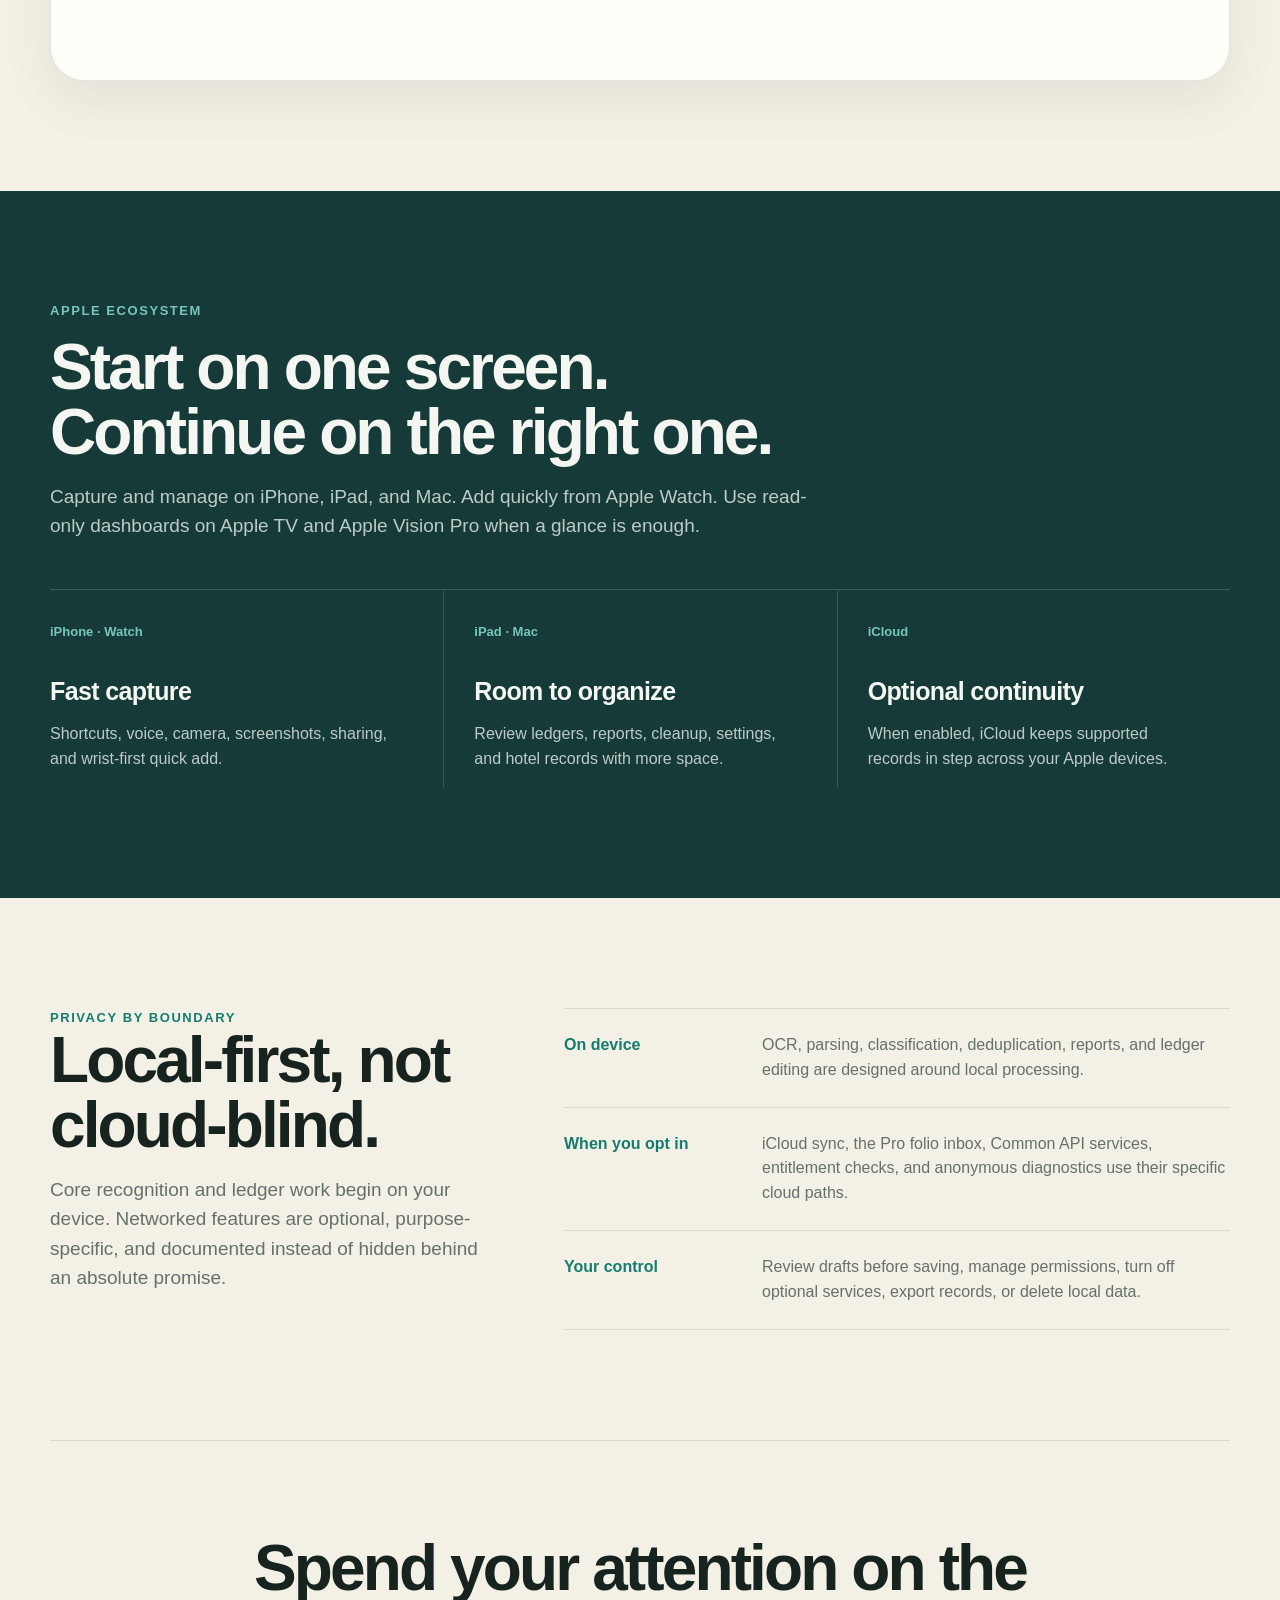
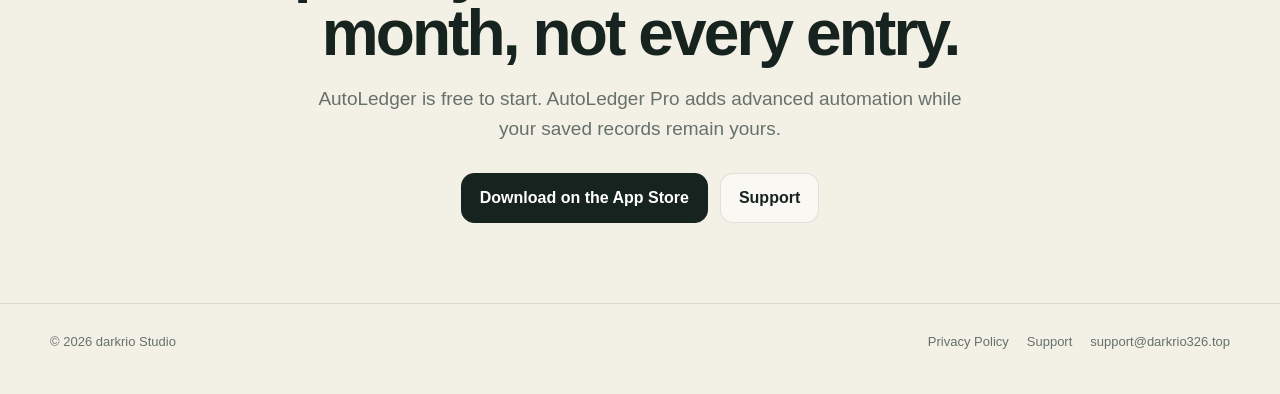
==== commit 007d7f0b: "fix: align AutoLedger proof grid" ====
--- a/public/autoledger/index.html
+++ b/public/autoledger/index.html
@@ -84,7 +84,6 @@
     .proof { border-top: 1px solid var(--line); border-bottom: 1px solid var(--line); }
     .proof-grid { display: grid; grid-template-columns: repeat(4, 1fr); }
     .proof-item { padding: 26px 24px; border-right: 1px solid var(--line); }
-    .proof-item:first-child { padding-left: 0; }
     .proof-item:last-child { border-right: 0; }
     .proof-item strong { display: block; font-size: 18px; letter-spacing: -.02em; }
     .proof-item span { color: var(--muted); font-size: 14px; }
